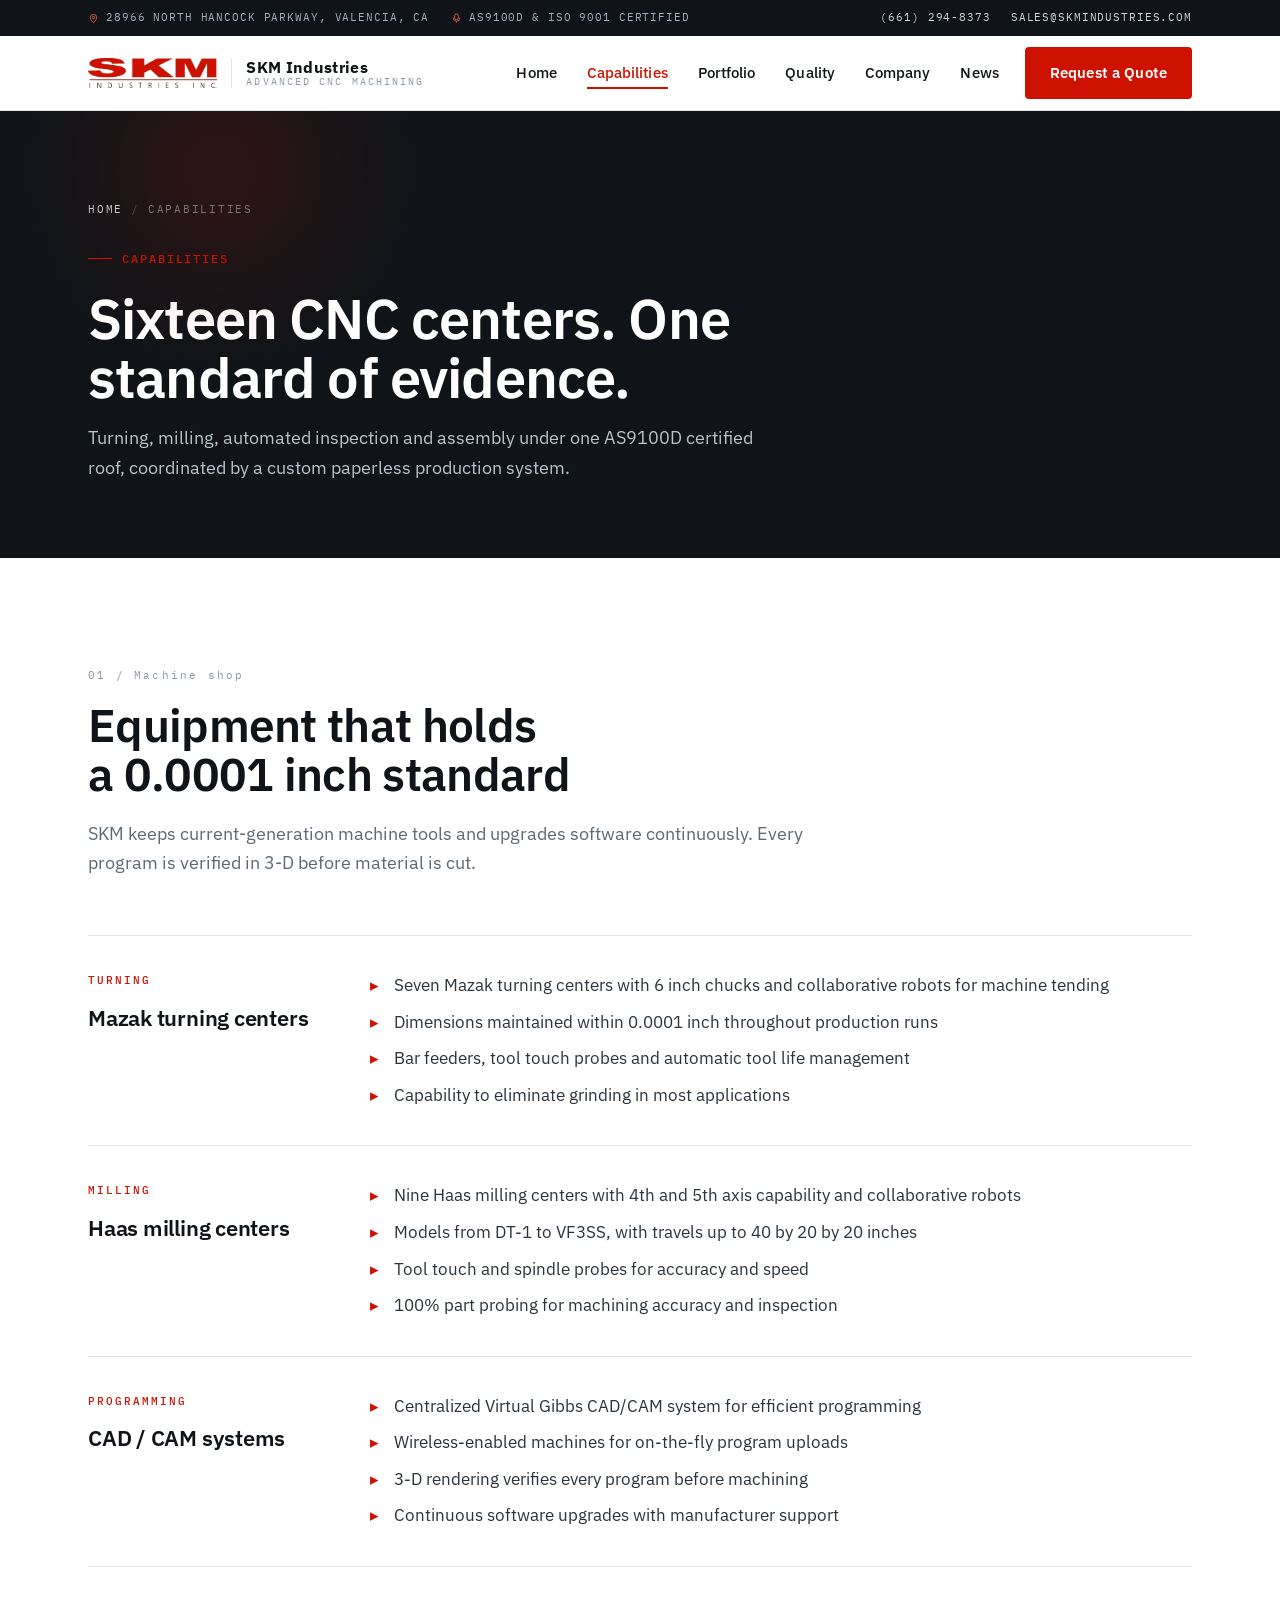
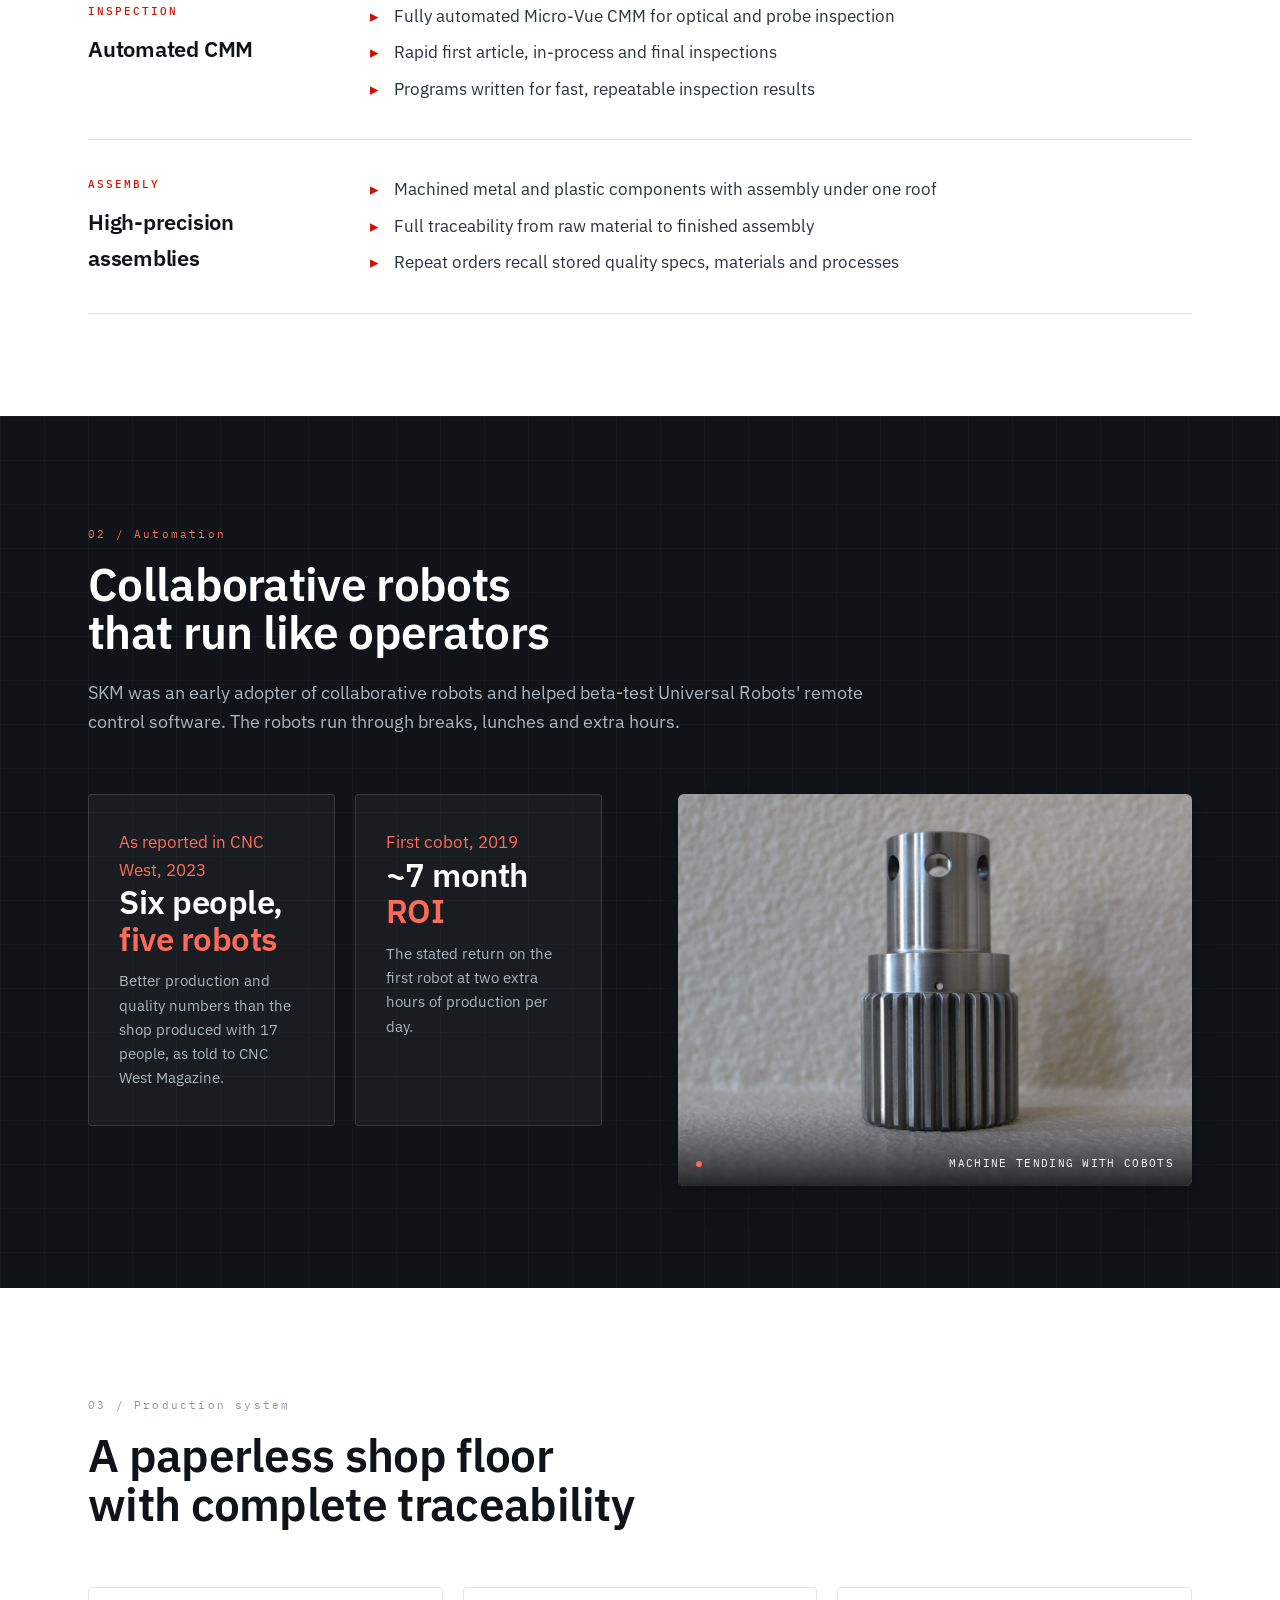
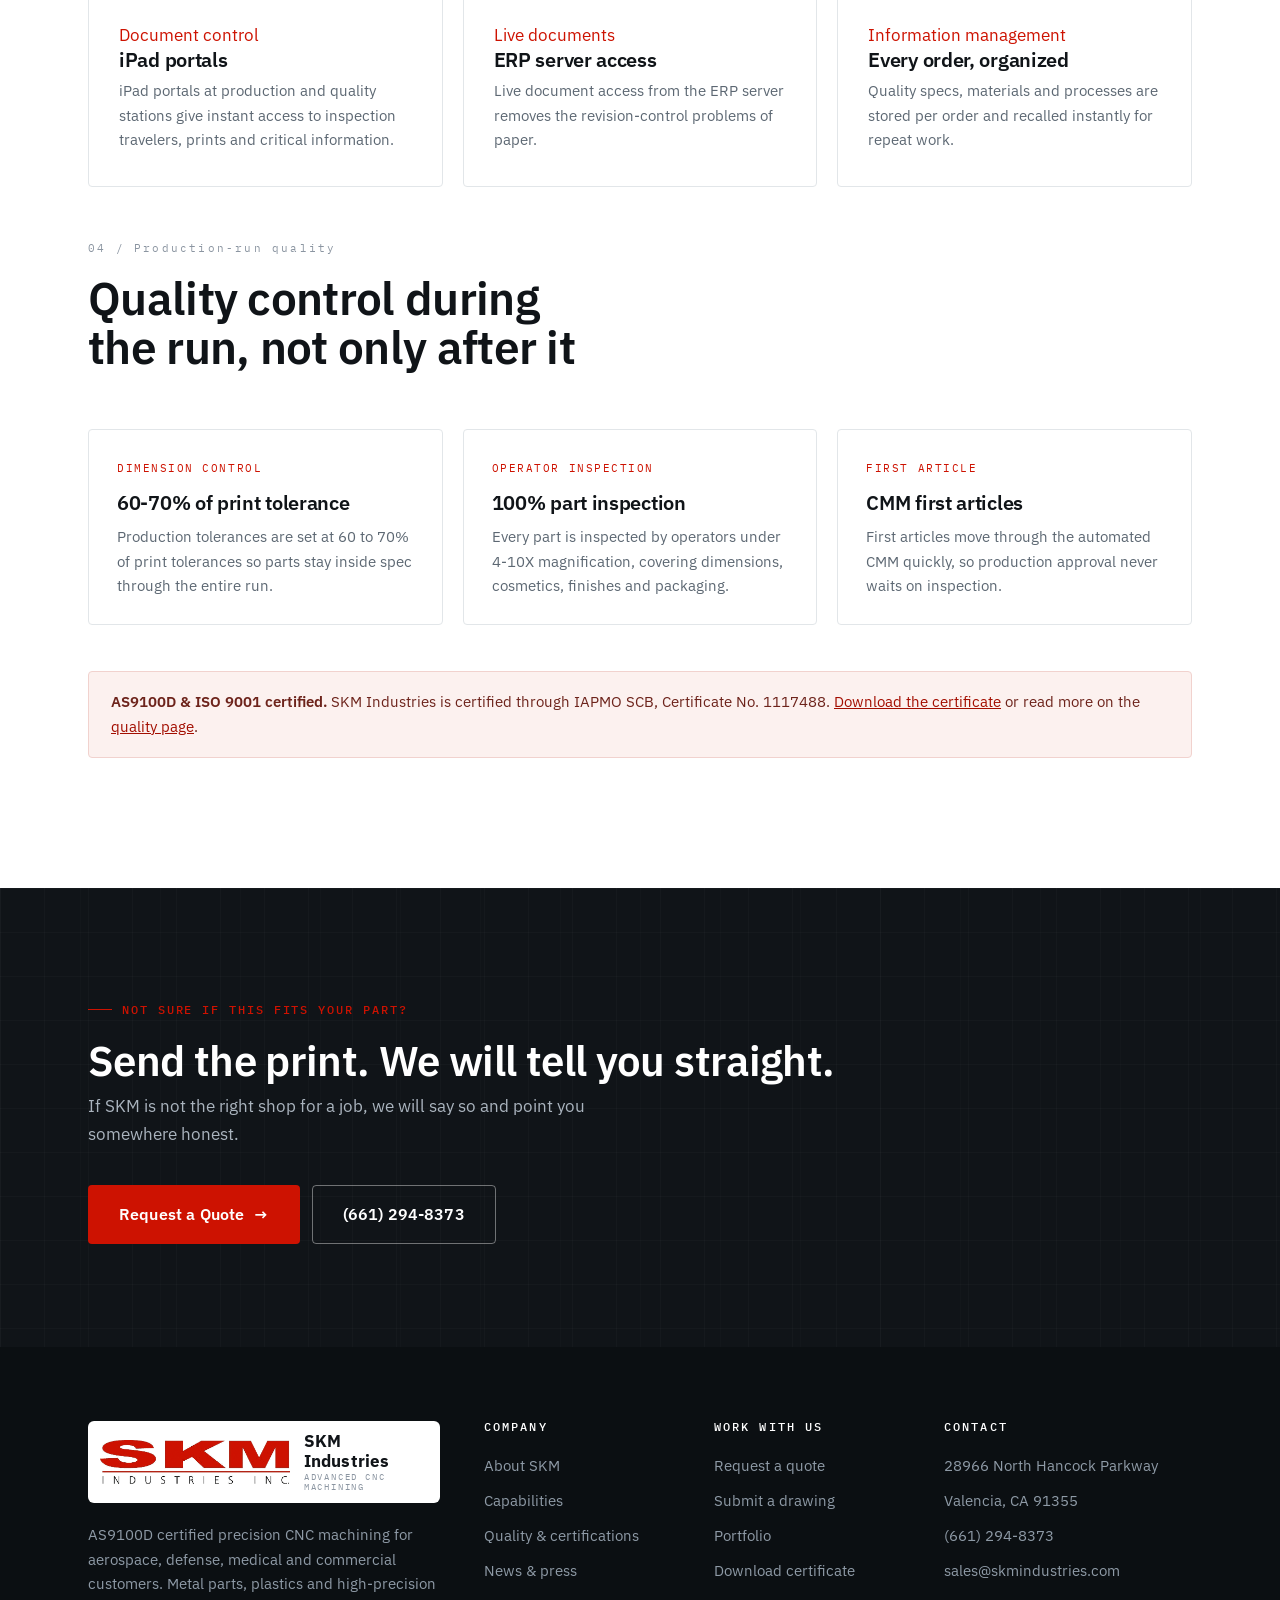
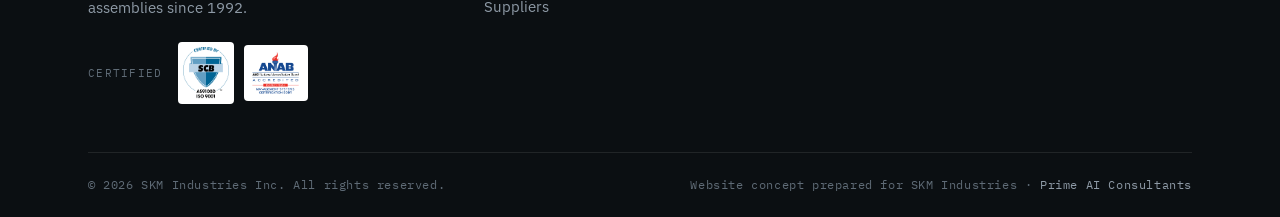
==== capabilities.html @ 79cf6948 "SKM Industries website concept" ====
<!DOCTYPE html>
<html lang="en">
<head>
<meta charset="UTF-8">
<meta name="viewport" content="width=device-width, initial-scale=1.0">
<meta name="robots" content="noindex, nofollow">
<meta name="color-scheme" content="light">
<script>document.documentElement.classList.add('js');</script>
<title>Capabilities | SKM Industries</title>
<meta name="description" content="SKM Industries capabilities: Mazak turning centers, Haas milling centers with 4th and 5th axis, automated CMM inspection, Virtual Gibbs CAD/CAM and a paperless shop floor.">
<link rel="icon" href="assets/cropped-official_logo-1-32x32.gif">
<link rel="preconnect" href="https://fonts.googleapis.com">
<link rel="preconnect" href="https://fonts.gstatic.com" crossorigin>
<link href="https://fonts.googleapis.com/css2?family=IBM+Plex+Mono:wght@400;500&family=IBM+Plex+Sans:wght@400;500;600;700&display=swap" rel="stylesheet">
<link rel="stylesheet" href="assets/style.css">
<script defer src="/_vercel/insights/script.js"></script>
</head>
<body>
<header class="site-header">
  <div class="topbar">
    <div class="container">
      <div class="tb-l">
        <span><svg viewBox="0 0 24 24"><path d="M12 21s-7-5.5-7-11a7 7 0 0 1 14 0c0 5.5-7 11-7 11z"/><circle cx="12" cy="10" r="2.6"/></svg>28966 North Hancock Parkway, Valencia, CA</span>
        <span><svg viewBox="0 0 24 24"><path d="M12 2a4 4 0 0 1 4 4v5a4 4 0 0 1-8 0V6a4 4 0 0 1 4-4z"/><path d="M5 10v1a7 7 0 0 0 14 0v-1"/><path d="M12 18v3"/></svg>AS9100D &amp; ISO 9001 Certified</span>
      </div>
      <div class="tb-r">
        <a href="tel:+16612948373">(661) 294-8373</a>
        <a href="mailto:sales@skmindustries.com">sales@skmindustries.com</a>
      </div>
    </div>
  </div>
  <div class="navbar">
    <div class="container inner">
      <a class="brand" href="index.html" aria-label="SKM Industries home">
        <img src="assets/official_logo-1.gif" alt="SKM Industries logo">
        <span class="rule"></span>
        <span class="word">
          <b>SKM Industries</b>
          <i>Advanced CNC Machining</i>
        </span>
      </a>
      <button class="nav-toggle" aria-label="Toggle menu" aria-expanded="false"><span></span></button>
      <nav class="main-nav" aria-label="Primary">
        <ul>
          <li><a class="nav-link" href="index.html">Home</a></li>
          <li><a class="nav-link" href="capabilities.html" aria-current="page">Capabilities</a></li>
          <li><a class="nav-link" href="portfolio.html">Portfolio</a></li>
          <li><a class="nav-link" href="quality.html">Quality</a></li>
          <li><a class="nav-link" href="company.html">Company</a></li>
          <li><a class="nav-link" href="news.html">News</a></li>
          <li><a class="btn btn--red nav-cta" href="contact.html">Request a Quote</a></li>
        </ul>
      </nav>
    </div>
  </div>
</header>

<main>
  <section class="page-hero tick-bg">
    <div class="container">
      <div class="crumbs"><a href="index.html">Home</a><span class="sep">/</span><span>Capabilities</span></div>
      <span class="kicker">Capabilities</span>
      <h1>Sixteen CNC centers. One standard of evidence.</h1>
      <p>Turning, milling, automated inspection and assembly under one AS9100D certified roof, coordinated by a custom paperless production system.</p>
    </div>
  </section>

  <section class="section">
    <div class="container">
      <div class="section-head" data-reveal>
        <span class="idx">01 / Machine shop</span>
        <h2>Equipment that holds a 0.0001 inch standard</h2>
        <p class="lead">SKM keeps current-generation machine tools and upgrades software continuously. Every program is verified in 3-D before material is cut.</p>
      </div>

      <div class="equip">
        <div class="equip-row" data-reveal>
          <div class="name"><small>Turning</small>Mazak turning centers</div>
          <ul>
            <li>Seven Mazak turning centers with 6 inch chucks and collaborative robots for machine tending</li>
            <li>Dimensions maintained within 0.0001 inch throughout production runs</li>
            <li>Bar feeders, tool touch probes and automatic tool life management</li>
            <li>Capability to eliminate grinding in most applications</li>
          </ul>
        </div>
        <div class="equip-row" data-reveal>
          <div class="name"><small>Milling</small>Haas milling centers</div>
          <ul>
            <li>Nine Haas milling centers with 4th and 5th axis capability and collaborative robots</li>
            <li>Models from DT-1 to VF3SS, with travels up to 40 by 20 by 20 inches</li>
            <li>Tool touch and spindle probes for accuracy and speed</li>
            <li>100% part probing for machining accuracy and inspection</li>
          </ul>
        </div>
        <div class="equip-row" data-reveal>
          <div class="name"><small>Programming</small>CAD / CAM systems</div>
          <ul>
            <li>Centralized Virtual Gibbs CAD/CAM system for efficient programming</li>
            <li>Wireless-enabled machines for on-the-fly program uploads</li>
            <li>3-D rendering verifies every program before machining</li>
            <li>Continuous software upgrades with manufacturer support</li>
          </ul>
        </div>
        <div class="equip-row" data-reveal>
          <div class="name"><small>Inspection</small>Automated CMM</div>
          <ul>
            <li>Fully automated Micro-Vue CMM for optical and probe inspection</li>
            <li>Rapid first article, in-process and final inspections</li>
            <li>Programs written for fast, repeatable inspection results</li>
          </ul>
        </div>
        <div class="equip-row" data-reveal>
          <div class="name"><small>Assembly</small>High-precision assemblies</div>
          <ul>
            <li>Machined metal and plastic components with assembly under one roof</li>
            <li>Full traceability from raw material to finished assembly</li>
            <li>Repeat orders recall stored quality specs, materials and processes</li>
          </ul>
        </div>
      </div>
    </div>
  </section>

  <section class="section section--dark tick-bg">
    <div class="container">
      <div class="section-head" data-reveal>
        <span class="idx" style="color:#ff6a58;">02 / Automation</span>
        <h2>Collaborative robots that run like operators</h2>
        <p class="lead">SKM was an early adopter of collaborative robots and helped beta-test Universal Robots' remote control software. The robots run through breaks, lunches and extra hours.</p>
      </div>
      <div class="split split--start">
        <div class="panels">
          <div class="panel" data-reveal>
            <span class="k">As reported in CNC West, 2023</span>
            <div class="big">Six people, <em>five robots</em></div>
            <p>Better production and quality numbers than the shop produced with 17 people, as told to CNC West Magazine.</p>
          </div>
          <div class="panel" data-reveal data-delay="1">
            <span class="k">First cobot, 2019</span>
            <div class="big">~7 month <em>ROI</em></div>
            <p>The stated return on the first robot at two extra hours of production per day.</p>
          </div>
        </div>
        <div class="figure" data-reveal="right">
          <img src="assets/machinetools5.jpg" alt="Collaborative robot tending a CNC machine at SKM">
          <div class="cap"><span class="dot"></span><span>Machine tending with cobots</span></div>
        </div>
      </div>
    </div>
  </section>

  <section class="section">
    <div class="container">
      <div class="section-head" data-reveal>
        <span class="idx">03 / Production system</span>
        <h2>A paperless shop floor with complete traceability</h2>
      </div>
      <div class="panels" style="grid-template-columns:repeat(3,1fr);">
        <div class="panel on-light" data-reveal data-delay="1">
          <span class="k">Document control</span>
          <h3>iPad portals</h3>
          <p>iPad portals at production and quality stations give instant access to inspection travelers, prints and critical information.</p>
        </div>
        <div class="panel on-light" data-reveal data-delay="2">
          <span class="k">Live documents</span>
          <h3>ERP server access</h3>
          <p>Live document access from the ERP server removes the revision-control problems of paper.</p>
        </div>
        <div class="panel on-light" data-reveal data-delay="3">
          <span class="k">Information management</span>
          <h3>Every order, organized</h3>
          <p>Quality specs, materials and processes are stored per order and recalled instantly for repeat work.</p>
        </div>
      </div>

      <div class="section-head mt-3" data-reveal>
        <span class="idx">04 / Production-run quality</span>
        <h2>Quality control during the run, not only after it</h2>
      </div>
      <div class="cards">
        <article class="card" data-reveal data-delay="1">
          <span class="k">Dimension control</span>
          <h3>60-70% of print tolerance</h3>
          <p>Production tolerances are set at 60 to 70% of print tolerances so parts stay inside spec through the entire run.</p>
        </article>
        <article class="card" data-reveal data-delay="2">
          <span class="k">Operator inspection</span>
          <h3>100% part inspection</h3>
          <p>Every part is inspected by operators under 4-10X magnification, covering dimensions, cosmetics, finishes and packaging.</p>
        </article>
        <article class="card" data-reveal data-delay="3">
          <span class="k">First article</span>
          <h3>CMM first articles</h3>
          <p>First articles move through the automated CMM quickly, so production approval never waits on inspection.</p>
        </article>
      </div>

      <div class="note mt-3" data-reveal>
        <div>
          <strong>AS9100D &amp; ISO 9001 certified.</strong> SKM Industries is certified through IAPMO SCB, Certificate No. 1117488. <a href="assets/AS9100-certificate.pdf" target="_blank" rel="noopener">Download the certificate</a> or read more on the <a href="quality.html">quality page</a>.
        </div>
      </div>
    </div>
  </section>

  <section class="section cta tick-bg">
    <div class="gridlines"></div>
    <div class="container inner" data-reveal>
      <div>
        <span class="kicker">Not sure if this fits your part?</span>
        <h2>Send the print. We will tell you straight.</h2>
        <p>If SKM is not the right shop for a job, we will say so and point you somewhere honest.</p>
      </div>
      <div class="btn-row">
        <a class="btn btn--red btn--lg" href="contact.html">Request a Quote <span class="arr">&rarr;</span></a>
        <a class="btn btn--line-white btn--lg" href="tel:+16612948373">(661) 294-8373</a>
      </div>
    </div>
  </section>
</main>

<footer class="site-footer">
  <div class="container">
    <div class="grid">
      <div class="blurb">
        <div class="brand">
          <img src="assets/official_logo-1.gif" alt="SKM Industries logo">
          <span class="word"><b>SKM Industries</b><i>Advanced CNC Machining</i></span>
        </div>
        <p>AS9100D certified precision CNC machining for aerospace, defense, medical and commercial customers. Metal parts, plastics and high-precision assemblies since 1992.</p>
        <div class="certs">
          <span class="cap">Certified</span>
          <img class="cert-mark" src="assets/AS9100.png" alt="AS9100D and ISO 9001 certification mark">
          <img src="assets/ANAB.png" alt="ANAB accredited certification body">
        </div>
      </div>
      <div>
        <h4>Company</h4>
        <ul>
          <li><a href="company.html">About SKM</a></li>
          <li><a href="capabilities.html">Capabilities</a></li>
          <li><a href="quality.html">Quality &amp; certifications</a></li>
          <li><a href="news.html">News &amp; press</a></li>
          <li><a href="suppliers.html">Suppliers</a></li>
        </ul>
      </div>
      <div>
        <h4>Work with us</h4>
        <ul>
          <li><a href="contact.html">Request a quote</a></li>
          <li><a href="contact.html">Submit a drawing</a></li>
          <li><a href="portfolio.html">Portfolio</a></li>
          <li><a href="assets/AS9100-certificate.pdf" target="_blank" rel="noopener">Download certificate</a></li>
        </ul>
      </div>
      <div>
        <h4>Contact</h4>
        <ul>
          <li>28966 North Hancock Parkway</li>
          <li>Valencia, CA 91355</li>
          <li><a href="tel:+16612948373">(661) 294-8373</a></li>
          <li><a href="mailto:sales@skmindustries.com">sales@skmindustries.com</a></li>
        </ul>
      </div>
    </div>
    <div class="fine">
      <span>&copy; <span id="yr">2026</span> SKM Industries Inc. All rights reserved.</span>
      <span>Website concept prepared for SKM Industries &middot; <a href="https://www.primeaiconsultants.com" target="_blank" rel="noopener">Prime AI Consultants</a></span>
    </div>
  </div>
</footer>

<script src="assets/main.js"></script>
</body>
</html>
---- assets/style.css ----
/* ============================================================
   SKM Industries website redesign concept v2
   Reference direction: industrial engineering/UX patterns used
   by serious manufacturer sites (spec-sheet hierarchy, hairline
   rules, tabular data, single accent color, restrained motion).
   Type: IBM Plex Sans + IBM Plex Mono.
   Palette: SKM brand red sampled from logo, ink, steel, paper.
   ============================================================ */

:root {
  --ink: #101418;
  --ink-2: #171c21;
  --charcoal: #1d242b;
  --slate: #2a333c;
  --steel: #5d6873;
  --steel-2: #8b95a1;
  --mist: #f4f6f7;
  --line: #e2e6e9;
  --paper: #ffffff;
  --red: #cd1201;
  --red-dark: #a30e01;
  --red-soft: #fcf1ef;
  --maxw: 1200px;
  --gutter: clamp(20px, 4vw, 48px);
  --radius: 4px;
  --radius-lg: 8px;
  --shadow-1: 0 1px 2px rgba(16,20,24,.05);
  --shadow-2: 0 2px 6px rgba(16,20,24,.06), 0 18px 40px -18px rgba(16,20,24,.22);
  --font: "IBM Plex Sans", "Helvetica Neue", Arial, sans-serif;
  --mono: "IBM Plex Mono", ui-monospace, SFMono-Regular, Menlo, monospace;
  color-scheme: light;
  --ease: cubic-bezier(.22,.61,.36,1);
  --speed: .55s;
}

*, *::before, *::after { box-sizing: border-box; }
html { scroll-behavior: smooth; background-color: #ffffff; }
body {
  margin: 0;
  font-family: var(--font);
  font-size: 17px;
  line-height: 1.62;
  color: var(--ink);
  background: var(--paper);
  -webkit-font-smoothing: antialiased;
  text-rendering: optimizeLegibility;
  font-feature-settings: "kern" 1;
}
img { display: block; max-width: 100%; }
a { color: var(--red); text-decoration: none; }
a:hover { color: var(--red-dark); }
h1, h2, h3, h4 {
  font-family: var(--font);
  font-weight: 600;
  line-height: 1.06;
  letter-spacing: -0.015em;
  margin: 0 0 .45em;
  text-wrap: balance;
  font-variant-numeric: tabular-nums;
}
p { margin: 0 0 1em; }
::selection { background: var(--red); color: #fff; }

.container { max-width: var(--maxw); margin: 0 auto; padding-left: var(--gutter); padding-right: var(--gutter); }
.section { padding: clamp(64px, 8vw, 108px) 0; background: var(--paper); }
.section--mist { background: var(--mist); border-top: 1px solid var(--line); border-bottom: 1px solid var(--line); }
.section--dark { background: var(--ink); color: #e9edf0; }
.section--dark h1, .section--dark h2, .section--dark h3 { color: #fff; }

/* Technical page texture: faint grid, subtle, only behind dark/hero areas */
.tick-bg { position: relative; }
.tick-bg::before {
  content: ""; position: absolute; inset: 0; pointer-events: none; opacity: .5;
  background-image:
    linear-gradient(to right, rgba(255,255,255,.045) 1px, transparent 1px),
    linear-gradient(to bottom, rgba(255,255,255,.045) 1px, transparent 1px);
  background-size: 44px 44px;
}

/* Kicker labels */
.kicker {
  font-family: var(--mono);
  font-size: 12px;
  font-weight: 500;
  letter-spacing: .16em;
  text-transform: uppercase;
  color: var(--red);
  display: inline-flex;
  align-items: center;
  gap: 10px;
  margin-bottom: 20px;
}
.kicker::before { content: ""; width: 24px; height: 1px; background: currentColor; display: inline-block; }
.section--dark .kicker, .on-dark .kicker { color: #ff6a58; }
.section-head { max-width: 780px; margin-bottom: clamp(34px, 5vw, 58px); }
.section-head h2 { font-size: clamp(30px, 4vw, 46px); }
.section-head .lead { color: var(--steel); font-size: 18px; margin-bottom: 0; }
.section--dark .section-head .lead { color: #aab4be; }
.section-head .idx, .idx { font-family: var(--mono); font-size: 11px; letter-spacing: .2em; color: var(--steel-2); display: inline-block; margin-bottom: 16px; }
.section--dark .idx, .on-dark .idx { color: #6f7d89; }

/* Buttons */
.btn {
  display: inline-flex; align-items: center; justify-content: center; gap: 10px;
  font-family: var(--font); font-weight: 600; font-size: 15px; letter-spacing: .01em;
  padding: 13px 24px; border-radius: var(--radius); cursor: pointer;
  border: 1px solid transparent; position: relative; overflow: hidden;
  transition: background .18s ease, color .18s ease, border-color .18s ease, transform .18s ease;
}
.btn .arr { display: inline-block; transition: transform .2s var(--ease); }
.btn:hover .arr { transform: translateX(4px); }
.btn--red { background: var(--red); color: #fff; }
.btn--red:hover { background: var(--red-dark); color: #fff; transform: translateY(-1px); }
.btn--ink { background: var(--ink); color: #fff; }
.btn--ink:hover { background: #000; color: #fff; transform: translateY(-1px); }
.btn--ghost { border-color: #cfd6db; background: transparent; color: var(--ink); }
.btn--ghost:hover { border-color: var(--ink); color: var(--ink); }
.btn--line-white { border-color: rgba(255,255,255,.4); color: #fff; background: transparent; }
.btn--line-white:hover { border-color: #fff; color: #fff; }
.btn--white { background: #fff; color: var(--ink); }
.btn--white:hover { background: #eef1f3; }
.btn--lg { padding: 16px 30px; font-size: 16px; }
.btn-row { display: flex; flex-wrap: wrap; gap: 12px; }

/* ============ Focus & states (WCAG 2.2 AA) ============ */
:focus-visible {
  outline: 3px solid var(--red);
  outline-offset: 2px;
  border-radius: 2px;
}
.nav-toggle, .main-nav a, .btn, a.nav-link, .filters button, .g-item { outline-offset: 2px; }

/* ============ Header v2 ============ */
.site-header { position: sticky; top: 0; z-index: 80; }
.topbar {
  background: var(--ink); color: #9fb0be; font-family: var(--mono);
  font-size: 11px; letter-spacing: .08em; text-transform: uppercase;
  transition: max-height .35s ease, opacity .3s ease, margin .35s ease;
  max-height: 44px; opacity: 1; overflow: hidden;
}
.topbar .container { display: flex; align-items: center; justify-content: space-between; gap: 18px; min-height: 36px; }
.topbar .tb-l { display: flex; gap: 22px; align-items: center; }
.topbar .tb-l span { display: inline-flex; align-items: center; gap: 7px; }
.topbar .tb-l svg, .topbar .tb-r svg { width: 11px; height: 11px; stroke: #ff6a58; fill: none; stroke-width: 1.6; }
.topbar a { color: #cdd5dd; }
.topbar a:hover { color: #fff; }
.topbar .tb-r { display: flex; gap: 20px; align-items: center; }
.navbar {
  background: #ffffff;
  border-bottom: 1px solid var(--line);
  transition: box-shadow .25s ease;
}
.site-header.is-scrolled .topbar { max-height: 0; opacity: 0; margin: 0; }
.site-header.is-scrolled .navbar { box-shadow: 0 6px 24px -18px rgba(16,20,24,.35); }
.navbar .inner { display: flex; align-items: center; justify-content: space-between; gap: 24px; min-height: 74px; }
.brand { display: flex; align-items: center; gap: 14px; line-height: 1.15; }
.brand img { height: 30px; width: auto; }
.brand .word { display: flex; flex-direction: column; }
.brand .word b { font-weight: 700; letter-spacing: .02em; font-size: 16px; color: var(--ink); font-variant-numeric: tabular-nums; }
.brand .word i { font-style: normal; font-family: var(--mono); font-size: 9.5px; letter-spacing: .22em; text-transform: uppercase; color: var(--steel-2); }
.brand .rule { width: 1px; height: 30px; background: var(--line); }

.main-nav ul { list-style: none; display: flex; align-items: center; gap: 2px; margin: 0; padding: 0; }
.main-nav li { position: relative; }
.main-nav a.nav-link {
  display: block; padding: 10px 14px; font-weight: 500; font-size: 15px;
  color: var(--ink); position: relative; letter-spacing: .005em;
}
.main-nav a.nav-link::after {
  content: ""; position: absolute; left: 14px; right: 14px; bottom: 6px; height: 2px;
  background: var(--red); transform: scaleX(0); transform-origin: left;
  transition: transform .25s var(--ease);
}
.main-nav a.nav-link:hover { color: var(--red); }
.main-nav a.nav-link:hover::after { transform: scaleX(1); }
.main-nav a.nav-link[aria-current="page"] { color: var(--red); }
.main-nav a.nav-link[aria-current="page"]::after { transform: scaleX(1); }
.main-nav .nav-cta { margin-left: 10px; }
.nav-toggle {
  display: none; background: none; border: 1px solid var(--line); border-radius: var(--radius);
  width: 46px; height: 42px; cursor: pointer; position: relative;
}
.nav-toggle span, .nav-toggle span::before, .nav-toggle span::after {
  content: ""; position: absolute; width: 20px; height: 2px; background: var(--ink);
  left: 12px; top: 20px; transition: .22s ease;
}
.nav-toggle span::before { top: -6px; }
.nav-toggle span::after { top: 6px; }
.nav-toggle[aria-expanded="true"] span { background: transparent; }
.nav-toggle[aria-expanded="true"] span::before { transform: rotate(45deg); top: 0; }
.nav-toggle[aria-expanded="true"] span::after { transform: rotate(-45deg); top: 0; }

/* ============ Hero (split, spec-sheet feel) ============ */
.hero { background: var(--ink); color: #fff; overflow: hidden; position: relative; }
.hero .grid-hero {
  display: grid; grid-template-columns: minmax(0,1.15fr) minmax(0,.85fr);
  gap: clamp(32px,5vw,72px); align-items: stretch;
  padding: clamp(70px,9vw,120px) 0 clamp(60px,8vw,100px);
}
.hero .copy { align-self: center; position: relative; z-index: 2; }
.hero h1 { font-size: clamp(38px, 5.6vw, 66px); font-weight: 600; letter-spacing: -.02em; margin-bottom: 24px; }
.hero h1 .red { color: #ff6a58; }
.hero .lede { font-size: clamp(17px, 1.9vw, 20px); color: #b9c3cd; max-width: 560px; margin-bottom: 32px; }
.hero .spec { font-family: var(--mono); font-size: 12.5px; letter-spacing: .12em; text-transform: uppercase; color: #8fa0ae; }
.hero .panel {
  position: relative; border: 1px solid rgba(255,255,255,.14); border-radius: 6px;
  background: rgba(255,255,255,.035); overflow: hidden; min-height: 430px;
}
.hero .panel img { position: absolute; inset: 0; width: 100%; height: 100%; object-fit: cover; opacity: .5; animation: heroZoom 16s ease-out forwards; }
@keyframes heroZoom { from { transform: scale(1.12); } to { transform: scale(1); } }
.hero .panel .plaq {
  position: absolute; left: 14px; right: 14px; bottom: 14px;
  display: flex; justify-content: space-between; align-items: center; gap: 12px;
  background: rgba(13,16,20,.86); border: 1px solid rgba(255,255,255,.16);
  border-radius: 5px; padding: 12px 16px; font-family: var(--mono); font-size: 11px;
  letter-spacing: .1em; text-transform: uppercase; color: #dfe6eb;
}
.hero .plaq b { color: #ff6a58; font-weight: 500; }
.hero .hero-meta {
  margin-top: 34px; display: grid; grid-template-columns: repeat(3, auto); gap: 0;
  border-top: 1px solid rgba(255,255,255,.14); width: fit-content;
}
.hero .hero-meta > div { padding: 16px 22px 0 0; margin-right: 22px; }
.hero .hero-meta > div + div { border-left: 1px solid rgba(255,255,255,.14); padding-left: 22px; margin-right: 22px; }
.hero .hero-meta .v { display: block; font-family: var(--font); font-weight: 600; font-size: 22px; color: #fff; font-variant-numeric: tabular-nums; }
.hero .hero-meta .l { font-family: var(--mono); font-size: 10px; letter-spacing: .14em; text-transform: uppercase; color: #8fa0ae; }

/* Stats band: technical, tabular */
.statband { background: var(--paper); border-bottom: 1px solid var(--line); }
.statband .grid { display: grid; grid-template-columns: repeat(4, 1fr); }
.statcell { padding: 34px 26px 36px; border-right: 1px solid var(--line); position: relative; }
.statcell:first-child { border-left: 1px solid var(--line); }
.statcell .n { font-family: var(--font); font-weight: 600; font-size: clamp(32px,3.4vw,44px); letter-spacing: -.02em; line-height: 1; color: var(--ink); font-variant-numeric: tabular-nums; }
.statcell .n .u { color: var(--red); font-size: .6em; font-weight: 600; vertical-align: super; }
.statcell .t { font-family: var(--mono); font-size: 11px; letter-spacing: .1em; text-transform: uppercase; color: var(--steel); margin-top: 12px; line-height: 1.7; display: block; }

/* Certification strip (home) */
.certstrip { border-bottom: 1px solid var(--line); background: var(--paper); }
.certstrip .inner { display: grid; grid-template-columns: 1.2fr auto; gap: 28px; align-items: center; padding: 30px 0; }
.certstrip .left { display: flex; align-items: center; gap: 18px; }
.certstrip .left .lbl { font-family: var(--mono); font-size: 11.5px; letter-spacing: .14em; text-transform: uppercase; color: var(--steel); line-height: 1.7; }
.certstrip .left .lbl b { color: var(--ink); font-weight: 600; font-family: var(--font); font-size: 15px; letter-spacing: 0; text-transform: none; display: block; margin-bottom: 2px; }
.certstrip .left .lbl a { color: var(--red); }
.certstrip .marks { display: flex; gap: 12px; align-items: center; }
.certstrip .marks .mark { height: 62px; width: auto; filter: none; }
.certstrip .marks .rule { width: 1px; height: 44px; background: var(--line); }
@media (max-width: 860px) {
  .certstrip .inner { grid-template-columns: 1fr; }
}

/* Split feature */
.split { display: grid; grid-template-columns: minmax(0,1fr) minmax(0,1fr); gap: clamp(34px,6vw,84px); align-items: center; }
.split--start { align-items: start; }
.split .figure { position: relative; border-radius: 6px; overflow: hidden; box-shadow: var(--shadow-2); }
.split .figure img { width: 100%; object-fit: cover; aspect-ratio: 4/3.05; }
.split .figure .cap {
  position: absolute; left: 0; right: 0; bottom: 0; padding: 44px 18px 13px;
  background: linear-gradient(transparent, rgba(10,13,16,.82));
  font-family: var(--mono); font-size: 11px; letter-spacing: .12em; text-transform: uppercase;
  color: #fff; display: flex; justify-content: space-between; gap: 10px; align-items: center;
}
.split .figure .cap .dot { width: 6px; height: 6px; border-radius: 50%; background: #ff6a58; flex: none; }
.split h2 { font-size: clamp(28px, 3.5vw, 42px); }
.split p.lead { font-size: 18px; color: var(--slate); }
.split ul.check { list-style: none; margin: 22px 0 0; padding: 0; }
.split ul.check li { padding-left: 30px; position: relative; margin-bottom: 12px; color: var(--slate); }
.split ul.check li::before { content: ""; position: absolute; left: 0; top: 3px; width: 16px; height: 16px; border: 1px solid var(--red); border-radius: 50%; }
.split ul.check li::after { content: ""; position: absolute; left: 5px; top: 7px; width: 5px; height: 8px; border: solid var(--red); border-width: 0 2px 2px 0; transform: rotate(45deg); }
.split .foot { font-family: var(--mono); font-size: 13px; color: var(--steel); border-top: 1px solid var(--line); padding-top: 16px; margin-top: 24px; }

/* Cards */
.cards { display: grid; grid-template-columns: repeat(3, 1fr); gap: 20px; }
.card {
  border: 1px solid var(--line); background: var(--paper); border-radius: var(--radius);
  padding: 30px 28px 26px; position: relative; overflow: hidden;
  transition: transform .25s var(--ease), box-shadow .25s var(--ease), border-color .25s ease;
}
.card::before { content: ""; position: absolute; left: 0; top: 0; width: 3px; height: 100%; background: var(--red); transform: scaleY(0); transform-origin: top; transition: transform .3s var(--ease); }
.card:hover { transform: translateY(-4px); box-shadow: var(--shadow-2); border-color: #d4dade; }
.card:hover::before { transform: scaleY(1); }
.card .k { font-family: var(--mono); font-size: 11px; letter-spacing: .14em; text-transform: uppercase; color: var(--red); margin-bottom: 14px; display: block; }
.card h3 { font-size: 20px; margin-bottom: 12px; }
.card p { color: var(--steel); font-size: 15px; margin-bottom: 0; }
.card ul.specs { list-style: none; padding: 16px 0 0; margin: 16px 0 0; border-top: 1px dashed #d7dde2; }
.card ul.specs li { font-family: var(--mono); font-size: 12.5px; color: var(--slate); padding: 5px 0; display: flex; gap: 9px; line-height: 1.5; }
.card ul.specs li::before { content: "▸"; color: var(--red); flex: none; }

/* Panel (dark cards) */
.panels { display: grid; grid-template-columns: 1fr 1fr; gap: 20px; }
.panel { border: 1px solid rgba(255,255,255,.13); border-radius: var(--radius); padding: 34px 30px; background: rgba(255,255,255,.04); }
.panel .big { font-family: var(--font); font-weight: 600; font-size: clamp(26px,2.6vw,36px); color: #fff; line-height: 1.1; letter-spacing: -.015em; display: block; margin-bottom: 12px; font-variant-numeric: tabular-nums; }
.panel .big em { font-style: normal; color: #ff6a58; }
.panel p { color: #aab4be; font-size: 15px; margin: 0; }
.panel .k { color: #ff6a58; }
.panel.on-light { border-color: var(--line); background: var(--paper); }
.panel.on-light h3 { color: var(--ink); }
.panel.on-light p { color: var(--steel); }
.panel.on-light .k { color: var(--red); }
.panel.on-light .big { color: var(--ink); }
.panel.on-light .big em { color: var(--red); }

/* Industries tiles */
.tiles { display: grid; grid-template-columns: repeat(4, 1fr); gap: 14px; }
.tile { position: relative; border-radius: var(--radius); overflow: hidden; aspect-ratio: 4/3; background: #e9edf0; display: block; }
.tile img { width: 100%; height: 100%; object-fit: cover; transition: transform .6s var(--ease), opacity .4s ease; opacity: .85; }
.tile:hover img { transform: scale(1.06); opacity: 1; }
.tile .shade { position: absolute; inset: 0; background: linear-gradient(190deg, transparent 38%, rgba(9,12,15,.9)); opacity: .95; transition: opacity .3s ease; }
.tile .t { position: absolute; left: 16px; bottom: 13px; right: 16px; color: #fff; font-weight: 600; font-size: 17px; letter-spacing: .01em; display: flex; justify-content: space-between; align-items: center; gap: 8px; }
.tile .t .n { font-family: var(--mono); font-weight: 400; font-size: 11px; color: #ff6a58; letter-spacing: .08em; }
.tile::after { content: ""; position: absolute; inset: 0; border: 1px solid rgba(255,255,255,0); transition: border-color .3s ease; border-radius: var(--radius); }
.tile:hover::after { border-color: rgba(255,255,255,.5); }
.tile--cta { background: var(--ink); display: flex; align-items: center; justify-content: center; aspect-ratio: auto; }
.tile--cta::before { content: ""; position: absolute; inset: 0; background:
  linear-gradient(135deg, rgba(205,18,1,.22), transparent 55%),
  repeating-linear-gradient(to right, rgba(255,255,255,.05) 0 1px, transparent 1px 44px),
  repeating-linear-gradient(to bottom, rgba(255,255,255,.05) 0 1px, transparent 1px 44px);
}
.tile--cta .t { position: relative; }
.tile--cta:hover::before { background:
  linear-gradient(135deg, rgba(205,18,1,.4), transparent 60%),
  repeating-linear-gradient(to right, rgba(255,255,255,.05) 0 1px, transparent 1px 44px),
  repeating-linear-gradient(to bottom, rgba(255,255,255,.05) 0 1px, transparent 1px 44px); }
.tile--cta .t { color: #fff; font-size: 18px; flex-direction: column; align-items: flex-start; gap: 10px; }
.tile--cta .n { font-size: 20px; }

/* Marquee (logo band) */
.marquee { overflow: hidden; border-bottom: 1px solid var(--line); background: var(--paper); position: relative; }
.marquee .track { display: flex; width: max-content; animation: marquee 34s linear infinite; }
.marquee:hover .track { animation-play-state: paused; }
.marquee .cell { display: flex; align-items: center; justify-content: center; padding: 26px 42px; min-width: 220px; opacity: .55; filter: grayscale(1); transition: opacity .3s ease, filter .3s ease; }
.marquee .cell:hover { opacity: 1; filter: none; }
.marquee .cell img { max-height: 46px; width: auto; }
.marquee .cell span { font-family: var(--mono); font-size: 13px; letter-spacing: .14em; text-transform: uppercase; color: var(--slate); white-space: nowrap; }
@keyframes marquee { from { transform: translateX(0); } to { transform: translateX(-50%); } }

/* Quotes */
.quotes { display: grid; grid-template-columns: repeat(3, 1fr); gap: 20px; }
.quote { border: 1px solid var(--line); background: var(--paper); border-radius: var(--radius); padding: 30px 28px; display: flex; flex-direction: column; gap: 20px; position: relative; }
.quote::before { content: "\201C"; position: absolute; top: 8px; left: 20px; font-size: 60px; line-height: 1; color: #e8ebee; font-family: Georgia, serif; }
.quote blockquote { margin: 0; font-size: 16px; color: var(--slate); line-height: 1.72; flex: 1; position: relative; z-index: 1; }
.quote .who { border-top: 1px solid var(--line); padding-top: 16px; display: flex; justify-content: space-between; align-items: center; gap: 10px; }
.quote .who .name { font-weight: 600; font-size: 14.5px; }
.quote .who .role { font-family: var(--mono); font-size: 11px; color: var(--steel-2); letter-spacing: .06em; text-transform: uppercase; }

/* Timeline */
.timeline { list-style: none; margin: 0; padding: 0; position: relative; }
.timeline::before { content: ""; position: absolute; left: 5px; top: 10px; bottom: 10px; width: 1px; background: var(--line); }
.timeline li { position: relative; padding: 0 0 34px 44px; }
.timeline li::before { content: ""; position: absolute; left: 0; top: 7px; width: 11px; height: 11px; border-radius: 50%; background: var(--paper); border: 2px solid var(--red); }
.timeline .yr { font-family: var(--mono); font-size: 12px; letter-spacing: .14em; color: var(--red); text-transform: uppercase; display: block; margin-bottom: 7px; }
.timeline h3 { font-size: 18px; margin-bottom: 6px; }
.timeline p { color: var(--steel); font-size: 15px; margin-bottom: 0; }

/* CTA band */
.cta { position: relative; background: var(--ink); color: #fff; overflow: hidden; }
.cta .inner { display: flex; align-items: center; justify-content: space-between; gap: 36px; flex-wrap: wrap; }
.cta h2 { font-size: clamp(28px,3.4vw,42px); margin-bottom: 10px; }
.cta p { color: #aab4be; margin: 0; max-width: 560px; }
.cta .gridlines { position: absolute; inset: 0; pointer-events: none; opacity: .25;
  background-image: linear-gradient(to right, rgba(255,255,255,.05) 1px, transparent 1px); background-size: 80px 100%; }

/* Footer */
.site-footer { background: #0b0f12; color: #8e9aa6; font-size: 15px; }
.site-footer .grid { display: grid; grid-template-columns: 1.7fr .9fr .9fr 1.2fr; gap: 44px; padding: 74px 0 48px; }
.site-footer h4 { color: #fff; font-size: 12px; letter-spacing: .18em; text-transform: uppercase; font-family: var(--mono); font-weight: 500; margin-bottom: 20px; }
.site-footer ul { list-style: none; padding: 0; margin: 0; }
.site-footer ul li { margin-bottom: 11px; }
.site-footer a { color: #8e9aa6; }
.site-footer a:hover { color: #ff6a58; }
.site-footer .blurb { max-width: 360px; }
.site-footer .brand {
  display: inline-flex; align-items: center; gap: 14px; margin-bottom: 20px;
  background: #fff; padding: 10px 16px 10px 12px; border-radius: 6px;
}
.site-footer .brand img { height: 44px; width: auto; }
.site-footer .brand .word { display: flex; flex-direction: column; line-height: 1.2; }
.site-footer .brand .word b { font-family: var(--font); font-weight: 700; font-size: 17px; color: var(--ink); letter-spacing: .01em; }
.site-footer .brand .word i { font-style: normal; font-family: var(--mono); font-size: 9px; letter-spacing: .2em; text-transform: uppercase; color: var(--steel-2); }
.site-footer .certs { display: flex; gap: 10px; align-items: center; margin-top: 22px; }
.site-footer .certs .cap { font-family: var(--mono); font-size: 10.5px; letter-spacing: .12em; text-transform: uppercase; color: #5f6b76; line-height: 1.6; margin-right: 6px; }
.site-footer .certs img { height: 56px; width: auto; background: #fff; padding: 5px; border-radius: 4px; }
.site-footer .certs img.cert-mark { height: 62px; }
.site-footer .fine { border-top: 1px solid rgba(255,255,255,.09); padding: 22px 0; display: flex; justify-content: space-between; gap: 16px; flex-wrap: wrap; font-size: 12px; font-family: var(--mono); letter-spacing: .05em; color: #5f6b76; }
.site-footer .fine a { color: #8e9aa6; }
.site-footer .fine a:hover { color: #ff6a58; }

/* Interior hero */
.page-hero { background: var(--ink); color: #fff; padding: clamp(58px,7vw,92px) 0 clamp(52px,6vw,76px); position: relative; overflow: hidden; }
.page-hero::before { content: ""; position: absolute; right: -140px; top: -160px; width: 440px; height: 440px; border-radius: 50%; background: radial-gradient(circle, rgba(205,18,1,.32) 0%, transparent 62%); }
.page-hero .crumbs { font-family: var(--mono); font-size: 11px; letter-spacing: .16em; text-transform: uppercase; color: #6f7d89; margin-bottom: 22px; display: flex; gap: 8px; align-items: center; }
.page-hero .crumbs a { color: #cdd5dd; }
.page-hero .crumbs a:hover { color: #ff6a58; }
.page-hero .crumbs .sep { color: #4c5762; }
.page-hero h1 { font-size: clamp(32px,4.8vw,56px); margin-bottom: 16px; }
.page-hero p { color: #b9c3cd; max-width: 700px; font-size: 18px; margin: 0; }

/* Equip rows */
.equip { border-top: 1px solid var(--line); }
.equip-row { display: grid; grid-template-columns: 250px 1fr; gap: 32px; padding: 36px 0; border-bottom: 1px solid var(--line); align-items: start; transition: background .2s ease; }
.equip-row:hover { background: linear-gradient(90deg, var(--red-soft), transparent 60%); }
.equip-row .name { font-weight: 600; font-size: 22px; letter-spacing: -.01em; }
.equip-row .name small { display: block; font-family: var(--mono); font-size: 11px; letter-spacing: .18em; text-transform: uppercase; color: var(--red); margin-bottom: 10px; font-weight: 500; }
.equip-row ul { list-style: none; margin: 0; padding: 0; display: grid; gap: 9px; }
.equip-row ul li { padding-left: 24px; position: relative; color: var(--slate); }
.equip-row ul li::before { content: "▸"; position: absolute; left: 0; color: var(--red); }

/* Gallery */
.gallery { display: grid; grid-template-columns: repeat(3, 1fr); gap: 16px; }
.g-item { position: relative; border-radius: var(--radius); overflow: hidden; background: #e9edf0; aspect-ratio: 4/3; cursor: pointer; }
.g-item img { width: 100%; height: 100%; object-fit: cover; transition: transform .7s var(--ease); }
.g-item:hover img { transform: scale(1.07); }
.g-item figcaption { position: absolute; left: 0; right: 0; bottom: 0; padding: 40px 16px 13px; background: linear-gradient(transparent, rgba(9,12,15,.9)); color: #fff; font-family: var(--mono); font-size: 11px; letter-spacing: .12em; text-transform: uppercase; display: flex; justify-content: space-between; align-items: center; }
.g-item figcaption .n { color: #ff6a58; }
.filters { display: flex; flex-wrap: wrap; gap: 8px; margin-bottom: 34px; }
.filters button { font-family: var(--font); font-size: 13.5px; font-weight: 500; padding: 9px 18px; border-radius: 100px; border: 1px solid var(--line); background: var(--paper); color: var(--slate); cursor: pointer; transition: all .18s ease; }
.filters button:hover { border-color: var(--ink); color: var(--ink); }
.filters button.active { background: var(--ink); color: #fff; border-color: var(--ink); }

/* Cert / quality */
.cert-wrap { display: grid; grid-template-columns: 1.1fr 1fr; gap: clamp(34px,5vw,72px); align-items: start; }
.cert-card { border: 1px solid var(--line); border-radius: 6px; padding: 26px; background: var(--paper); box-shadow: var(--shadow-2); position: relative; }
.cert-card .ribbon { position: absolute; top: 0; right: 24px; background: var(--red); color: #fff; font-family: var(--mono); font-size: 10px; letter-spacing: .16em; text-transform: uppercase; padding: 7px 12px; border-radius: 0 0 4px 4px; }
.cert-card img { width: 100%; height: auto; }
.cert-card .tick { font-family: var(--mono); font-size: 11px; color: var(--steel-2); margin-top: 14px; letter-spacing: .1em; text-transform: uppercase; }

/* Forms */
.contact-grid { display: grid; grid-template-columns: 1.25fr 1fr; gap: clamp(34px,5vw,72px); align-items: start; }
.form-card { border: 1px solid var(--line); border-radius: 6px; padding: clamp(26px,3vw,42px); background: var(--paper); box-shadow: var(--shadow-2); }
.form-row { display: grid; grid-template-columns: 1fr 1fr; gap: 18px; }
.field { margin-bottom: 18px; }
.field label { display: block; font-family: var(--mono); font-size: 11px; letter-spacing: .14em; text-transform: uppercase; color: var(--steel); margin-bottom: 7px; }
.field input, .field select, .field textarea { width: 100%; border: 1px solid var(--line); border-radius: var(--radius); background: #fff; padding: 13px 14px; font-family: var(--font); font-size: 15.5px; color: var(--ink); transition: border-color .15s ease, box-shadow .15s ease; }
.field input:focus, .field select:focus, .field textarea:focus { outline: none; border-color: var(--red); box-shadow: 0 0 0 3px rgba(205,18,1,.12); }
.contact-side .block { border-bottom: 1px solid var(--line); padding: 22px 0; }
.contact-side .block:first-child { padding-top: 0; }
.contact-side h4 { font-family: var(--mono); font-size: 11px; letter-spacing: .16em; text-transform: uppercase; color: var(--steel-2); margin-bottom: 10px; font-weight: 500; }
.contact-side .big { font-weight: 600; font-size: 21px; color: var(--ink); font-variant-numeric: tabular-nums; }

/* Note */
.note { display: flex; gap: 16px; align-items: flex-start; background: var(--red-soft); border: 1px solid #f1d2ce; border-radius: var(--radius); padding: 18px 22px; margin: 28px 0; font-size: 15px; color: #6d231b; }
.note strong { font-weight: 600; }
.note a { color: var(--red-dark); text-decoration: underline; }

/* Spec table */
.spec-table { width: 100%; border-collapse: collapse; }
.spec-table th { text-align: left; font-family: var(--mono); font-size: 11px; letter-spacing: .14em; text-transform: uppercase; color: var(--steel); padding: 12px 14px; border-bottom: 2px solid var(--ink); }
.spec-table td { padding: 14px; border-bottom: 1px solid var(--line); font-size: 15px; vertical-align: top; }
.spec-table td:first-child { font-weight: 600; font-family: var(--font); }

/* ============ Motion ============ */
.js [data-reveal] { opacity: 0; transform: translateY(18px); transition: opacity .7s var(--ease), transform .7s var(--ease); }
[data-reveal].is-in, .no-js [data-reveal] { opacity: 1; transform: none; }
.js [data-reveal="left"] { transform: translateX(-26px); }
[data-reveal="left"].is-in { transform: none; }
.js [data-reveal="right"] { transform: translateX(26px); }
[data-reveal="right"].is-in { transform: none; }
.js [data-reveal="zoom"] { transform: scale(.96); }
[data-reveal="zoom"].is-in { transform: none; }
[data-delay="1"] { transition-delay: .08s; }
[data-delay="2"] { transition-delay: .16s; }
[data-delay="3"] { transition-delay: .24s; }
[data-delay="4"] { transition-delay: .32s; }

/* Lightbox */
.lightbox {
  position: fixed; inset: 0; z-index: 120; background: rgba(9,12,15,.94);
  display: flex; align-items: center; justify-content: center; padding: 5vh 4vw;
  opacity: 0; pointer-events: none; transition: opacity .25s ease;
}
.lightbox.open { opacity: 1; pointer-events: auto; }
.lightbox figure { max-width: min(1100px, 92vw); margin: 0; text-align: center; }
.lightbox img { max-width: 100%; max-height: 82vh; width: auto; margin: 0 auto; border-radius: 4px; }
.lightbox figcaption { color: #aab4be; font-family: var(--mono); font-size: 12px; letter-spacing: .12em; text-transform: uppercase; margin-top: 14px; }
.lightbox .lb-close {
  position: absolute; top: 18px; right: 22px; background: none; border: 1px solid rgba(255,255,255,.3);
  color: #fff; font-size: 26px; line-height: 1; width: 44px; height: 44px; border-radius: 50%; cursor: pointer;
}
.lightbox .lb-close:hover { background: rgba(255,255,255,.1); }

/* Utility */
.mt-1 { margin-top: 14px; } .mt-2 { margin-top: 28px; } .mt-3 { margin-top: 46px; }
.mb-0 { margin-bottom: 0; }
.maxw-720 { max-width: 720px; } .maxw-860 { max-width: 860px; margin-left: auto; margin-right: auto; }
.text-steel { color: var(--steel); }
.text-center { text-align: center; }
.center { margin-left: auto; margin-right: auto; }
.hidden { display: none !important; }
.hr { height: 1px; background: var(--line); border: 0; margin: 0; }

/* ============ Responsive ============ */
@media (max-width: 1080px) {
  .hero .grid-hero { grid-template-columns: 1fr; }
  .hero .panel { min-height: 320px; }
  .cards { grid-template-columns: repeat(2, 1fr); }
  .tiles { grid-template-columns: repeat(2, 1fr); }
  .statband .grid { grid-template-columns: repeat(2, 1fr); }
  .statcell:nth-child(odd) { border-left: 1px solid var(--line); }
  .statcell:nth-child(-n+2) { border-bottom: 1px solid var(--line); }
  .site-footer .grid { grid-template-columns: 1fr 1fr; }
  .cert-wrap, .contact-grid { grid-template-columns: 1fr; }
  .gallery { grid-template-columns: repeat(2, 1fr); }
}
@media (max-width: 860px) {
  .topbar { display: none; }
  .nav-toggle { display: block; }
  .main-nav {
    position: fixed; inset: 0; background: #fff; z-index: 70;
    display: flex; align-items: center; justify-content: center;
    opacity: 0; pointer-events: none; transition: opacity .25s ease;
  }
  .main-nav.open { opacity: 1; pointer-events: auto; }
  .main-nav ul { flex-direction: column; align-items: center; gap: 4px; }
  .main-nav a.nav-link { font-size: 26px; font-weight: 600; padding: 12px 18px; letter-spacing: -.01em; }
  .main-nav a.nav-link::after { display: none; }
  .main-nav a.nav-link:hover { color: var(--red); }
  .main-nav .nav-cta { margin: 22px 0 0; }
  .navbar .inner { min-height: 66px; }
  body.nav-lock { overflow: hidden; }
}
@media (max-width: 768px) {
  body { font-size: 16px; }
  .split { grid-template-columns: 1fr; }
  .split .figure { order: -1; }
  .cards { grid-template-columns: 1fr; }
  .quotes { grid-template-columns: 1fr; }
  .panels { grid-template-columns: 1fr; }
  .equip-row { grid-template-columns: 1fr; gap: 10px; }
  .form-row { grid-template-columns: 1fr; }
  .cta .inner { flex-direction: column; align-items: flex-start; }
  .hero .hero-meta { grid-template-columns: 1fr 1fr; }
  .gallery { grid-template-columns: 1fr; }
  .site-footer .grid { grid-template-columns: 1fr; gap: 34px; }
}
@media (max-width: 560px) {
  .tiles { grid-template-columns: 1fr 1fr; gap: 10px; }
  .statband .grid { grid-template-columns: 1fr 1fr; }
  .brand img { height: 24px; }
  .hero .hero-meta { grid-template-columns: 1fr; border: 0; }
  .hero .hero-meta > div, .hero .hero-meta > div + div { border: 0; padding: 0 0 10px; margin: 0; }
}
@media (prefers-reduced-motion: reduce) {
  *, *::before, *::after { animation-duration: .001s !important; animation-iteration-count: 1 !important; transition-duration: .001s !important; }
  [data-reveal] { opacity: 1; transform: none; }
  html { scroll-behavior: auto; }
}
@media print {
  .site-header, .site-footer, .cta, .marquee, .btn-row, .topbar { display: none !important; }
}
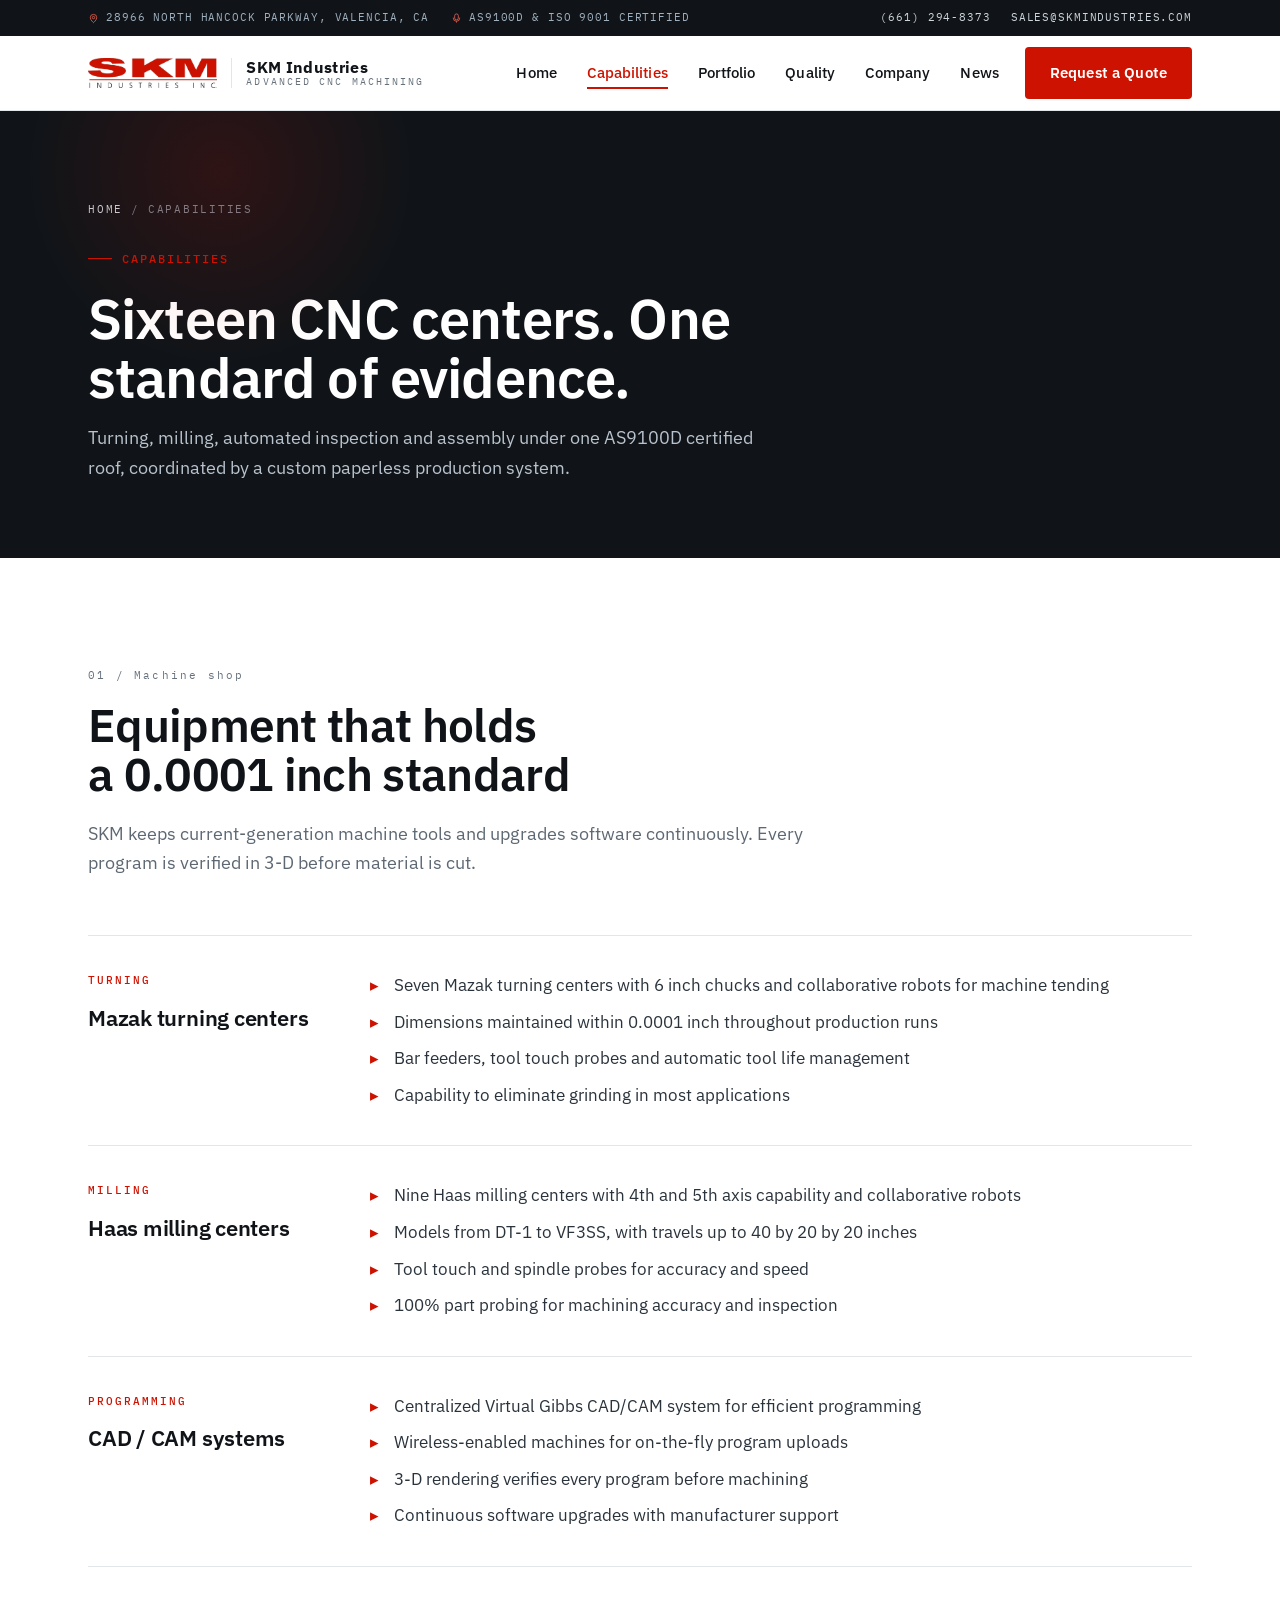
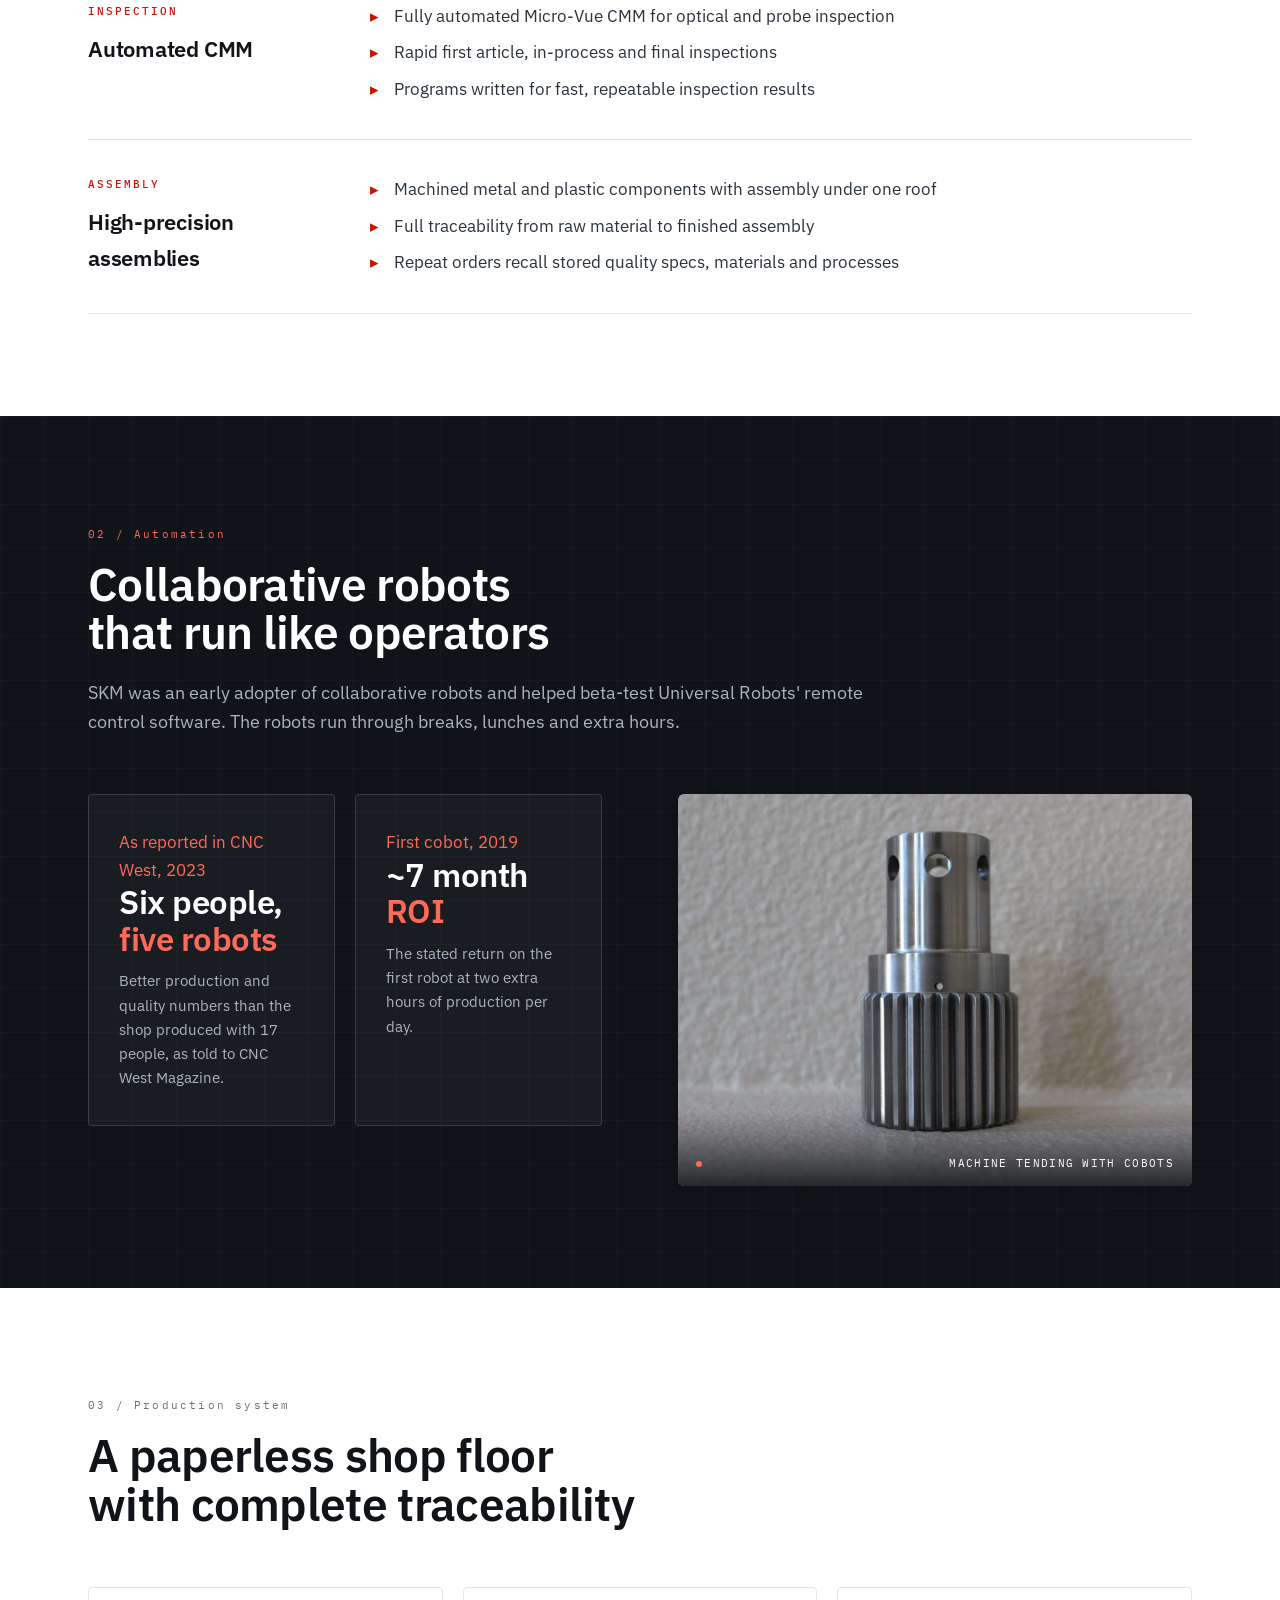
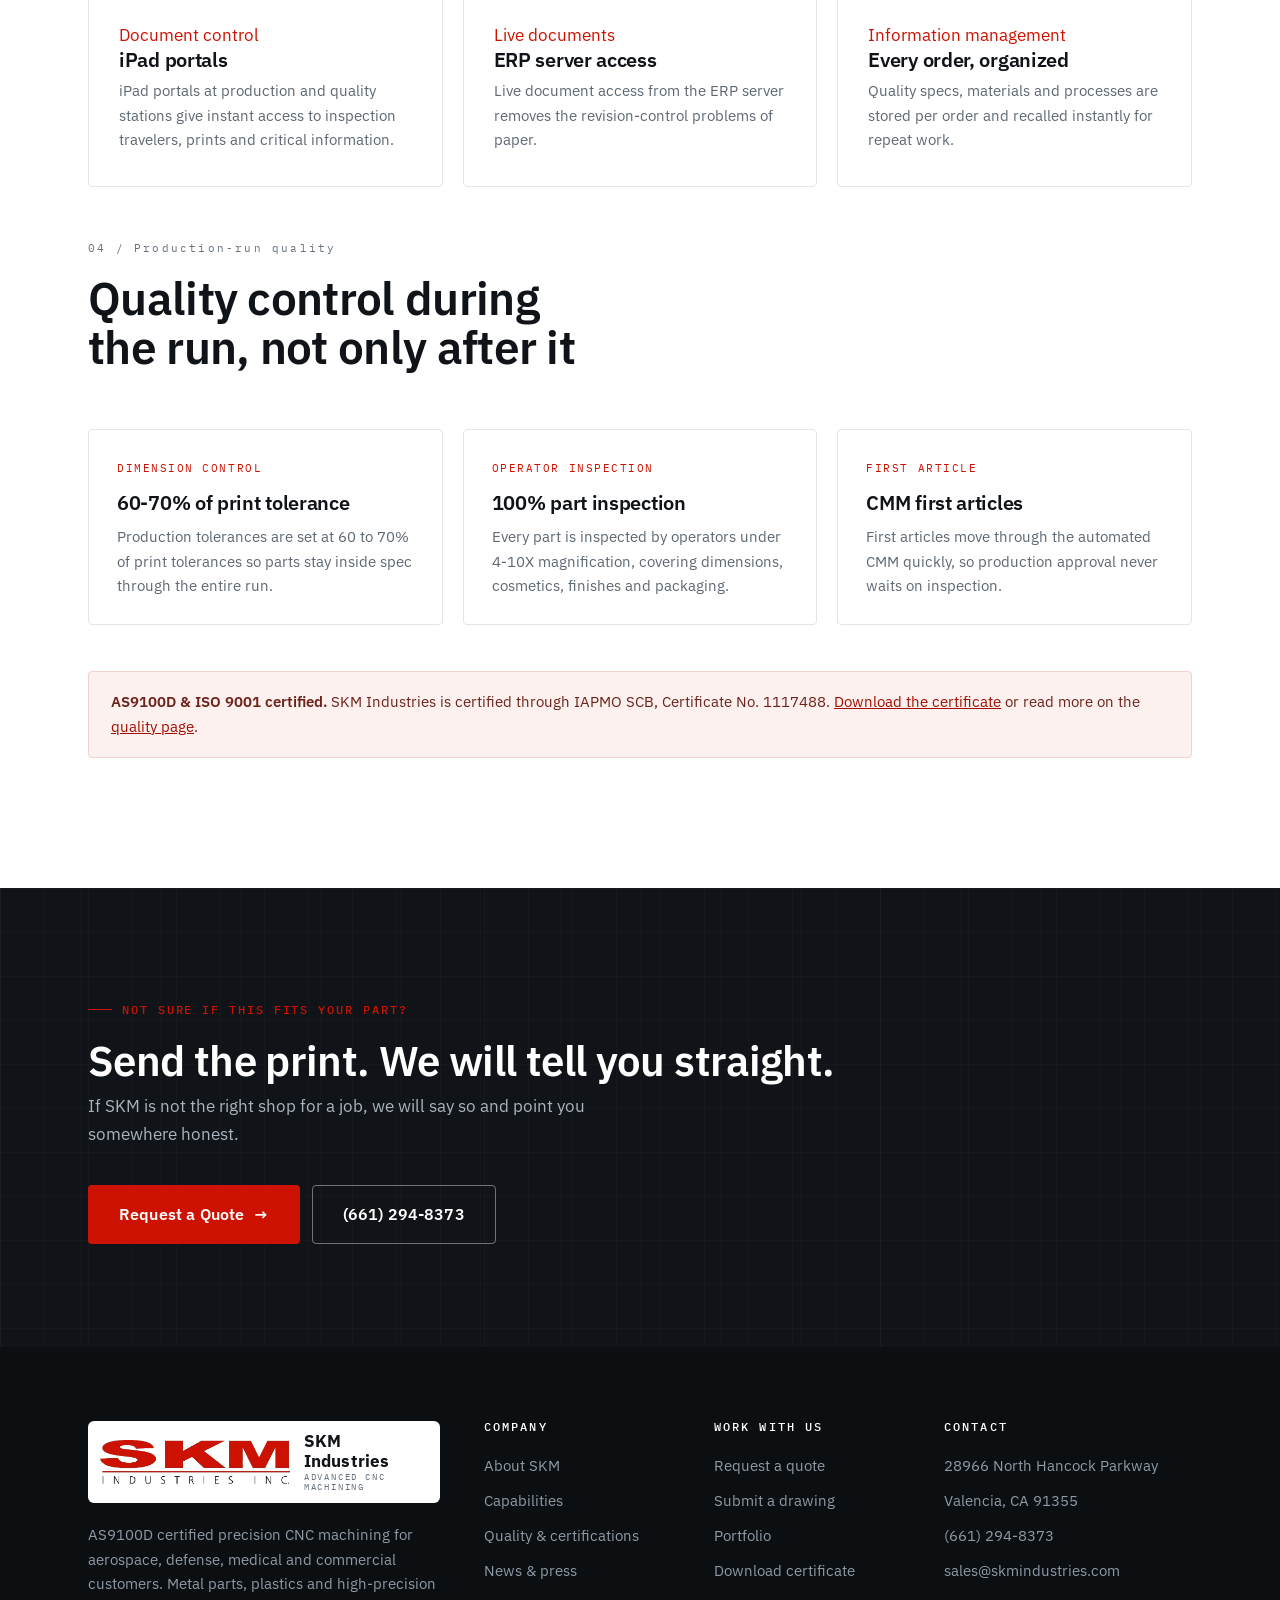
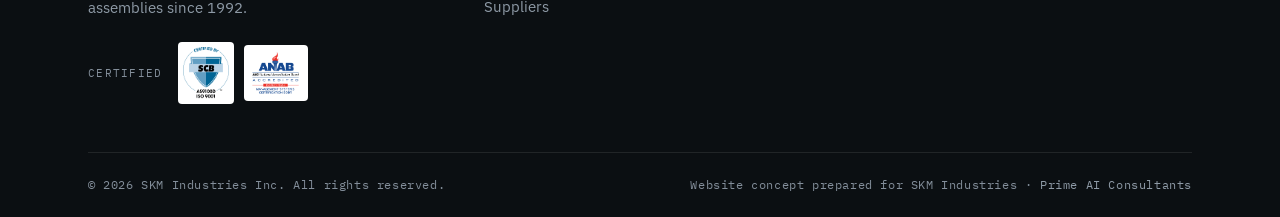
==== commit 1bdac50b: "Accessibility and contrast pass, WCAG 2.2 AA - Skip link and a main landmark on all 8 pages. - Nav t" ====
--- a/capabilities.html
+++ b/capabilities.html
@@ -16,6 +16,7 @@
 <script defer src="/_vercel/insights/script.js"></script>
 </head>
 <body>
+<a class="skip-link" href="#main">Skip to content</a>
 <header class="site-header">
   <div class="topbar">
     <div class="container">
@@ -39,8 +40,8 @@
           <i>Advanced CNC Machining</i>
         </span>
       </a>
-      <button class="nav-toggle" aria-label="Toggle menu" aria-expanded="false"><span></span></button>
-      <nav class="main-nav" aria-label="Primary">
+      <button class="nav-toggle" aria-label="Toggle menu" aria-expanded="false" aria-controls="site-nav"><span></span></button>
+      <nav class="main-nav" id="site-nav" aria-label="Primary">
         <ul>
           <li><a class="nav-link" href="index.html">Home</a></li>
           <li><a class="nav-link" href="capabilities.html" aria-current="page">Capabilities</a></li>
@@ -55,7 +56,7 @@
   </div>
 </header>
 
-<main>
+<main id="main">
   <section class="page-hero tick-bg">
     <div class="container">
       <div class="crumbs"><a href="index.html">Home</a><span class="sep">/</span><span>Capabilities</span></div>
@@ -235,7 +236,7 @@
         </div>
       </div>
       <div>
-        <h4>Company</h4>
+        <h2>Company</h2>
         <ul>
           <li><a href="company.html">About SKM</a></li>
           <li><a href="capabilities.html">Capabilities</a></li>
@@ -245,7 +246,7 @@
         </ul>
       </div>
       <div>
-        <h4>Work with us</h4>
+        <h2>Work with us</h2>
         <ul>
           <li><a href="contact.html">Request a quote</a></li>
           <li><a href="contact.html">Submit a drawing</a></li>
@@ -254,7 +255,7 @@
         </ul>
       </div>
       <div>
-        <h4>Contact</h4>
+        <h2>Contact</h2>
         <ul>
           <li>28966 North Hancock Parkway</li>
           <li>Valencia, CA 91355</li>
--- a/assets/style.css
+++ b/assets/style.css
@@ -13,9 +13,15 @@
   --charcoal: #1d242b;
   --slate: #2a333c;
   --steel: #5d6873;
-  --steel-2: #8b95a1;
+  /* Micro-label gray darkened from #8b95a1 (3.04:1 on white, 2.80:1 on mist)
+     to clear WCAG 2.2 AA 4.5:1 on both surfaces. */
+  --steel-2: #66717d;
   --mist: #f4f6f7;
   --line: #e2e6e9;
+  /* Boundary color for interactive controls (inputs, ghost buttons, filter chips,
+     nav toggle). Kept separate from --line so decorative hairlines stay light.
+     Clears the 3:1 non-text requirement on white (3.65:1) and mist (3.37:1). */
+  --line-strong: #7d8791;
   --paper: #ffffff;
   --red: #cd1201;
   --red-dark: #a30e01;
@@ -61,6 +67,15 @@
 p { margin: 0 0 1em; }
 ::selection { background: var(--red); color: #fff; }
 
+/* Skip link: off-screen until focused (same pattern as the sibling concept builds) */
+.skip-link {
+  position: absolute; left: -9999px; top: 0; z-index: 200;
+  padding: 12px 18px; background: var(--red); color: #fff;
+  font-weight: 600; font-size: 15px;
+  border-radius: 0 0 var(--radius) 0;
+}
+.skip-link:focus { left: 0; color: #fff; }
+
 .container { max-width: var(--maxw); margin: 0 auto; padding-left: var(--gutter); padding-right: var(--gutter); }
 .section { padding: clamp(64px, 8vw, 108px) 0; background: var(--paper); }
 .section--mist { background: var(--mist); border-top: 1px solid var(--line); border-bottom: 1px solid var(--line); }
@@ -97,7 +112,7 @@
 .section-head .lead { color: var(--steel); font-size: 18px; margin-bottom: 0; }
 .section--dark .section-head .lead { color: #aab4be; }
 .section-head .idx, .idx { font-family: var(--mono); font-size: 11px; letter-spacing: .2em; color: var(--steel-2); display: inline-block; margin-bottom: 16px; }
-.section--dark .idx, .on-dark .idx { color: #6f7d89; }
+.section--dark .idx, .on-dark .idx { color: #7b8994; }
 
 /* Buttons */
 .btn {
@@ -113,7 +128,7 @@
 .btn--red:hover { background: var(--red-dark); color: #fff; transform: translateY(-1px); }
 .btn--ink { background: var(--ink); color: #fff; }
 .btn--ink:hover { background: #000; color: #fff; transform: translateY(-1px); }
-.btn--ghost { border-color: #cfd6db; background: transparent; color: var(--ink); }
+.btn--ghost { border-color: var(--line-strong); background: transparent; color: var(--ink); }
 .btn--ghost:hover { border-color: var(--ink); color: var(--ink); }
 .btn--line-white { border-color: rgba(255,255,255,.4); color: #fff; background: transparent; }
 .btn--line-white:hover { border-color: #fff; color: #fff; }
@@ -177,7 +192,7 @@
 .main-nav a.nav-link[aria-current="page"]::after { transform: scaleX(1); }
 .main-nav .nav-cta { margin-left: 10px; }
 .nav-toggle {
-  display: none; background: none; border: 1px solid var(--line); border-radius: var(--radius);
+  display: none; background: none; border: 1px solid var(--line-strong); border-radius: var(--radius);
   width: 46px; height: 42px; cursor: pointer; position: relative;
 }
 .nav-toggle span, .nav-toggle span::before, .nav-toggle span::after {
@@ -279,7 +294,7 @@
 .card:hover { transform: translateY(-4px); box-shadow: var(--shadow-2); border-color: #d4dade; }
 .card:hover::before { transform: scaleY(1); }
 .card .k { font-family: var(--mono); font-size: 11px; letter-spacing: .14em; text-transform: uppercase; color: var(--red); margin-bottom: 14px; display: block; }
-.card h3 { font-size: 20px; margin-bottom: 12px; }
+.card h2, .card h3 { font-size: 20px; margin-bottom: 12px; }
 .card p { color: var(--steel); font-size: 15px; margin-bottom: 0; }
 .card ul.specs { list-style: none; padding: 16px 0 0; margin: 16px 0 0; border-top: 1px dashed #d7dde2; }
 .card ul.specs li { font-family: var(--mono); font-size: 12.5px; color: var(--slate); padding: 5px 0; display: flex; gap: 9px; line-height: 1.5; }
@@ -327,8 +342,9 @@
 .marquee { overflow: hidden; border-bottom: 1px solid var(--line); background: var(--paper); position: relative; }
 .marquee .track { display: flex; width: max-content; animation: marquee 34s linear infinite; }
 .marquee:hover .track { animation-play-state: paused; }
-.marquee .cell { display: flex; align-items: center; justify-content: center; padding: 26px 42px; min-width: 220px; opacity: .55; filter: grayscale(1); transition: opacity .3s ease, filter .3s ease; }
-.marquee .cell:hover { opacity: 1; filter: none; }
+.marquee .cell { display: flex; align-items: center; justify-content: center; padding: 26px 42px; min-width: 220px; }
+.marquee .cell img { opacity: .55; filter: grayscale(1); transition: opacity .3s ease, filter .3s ease; }
+.marquee .cell:hover img { opacity: 1; filter: none; }
 .marquee .cell img { max-height: 46px; width: auto; }
 .marquee .cell span { font-family: var(--mono); font-size: 13px; letter-spacing: .14em; text-transform: uppercase; color: var(--slate); white-space: nowrap; }
 @keyframes marquee { from { transform: translateX(0); } to { transform: translateX(-50%); } }
@@ -362,7 +378,7 @@
 /* Footer */
 .site-footer { background: #0b0f12; color: #8e9aa6; font-size: 15px; }
 .site-footer .grid { display: grid; grid-template-columns: 1.7fr .9fr .9fr 1.2fr; gap: 44px; padding: 74px 0 48px; }
-.site-footer h4 { color: #fff; font-size: 12px; letter-spacing: .18em; text-transform: uppercase; font-family: var(--mono); font-weight: 500; margin-bottom: 20px; }
+.site-footer h2 { color: #fff; font-size: 12px; letter-spacing: .18em; text-transform: uppercase; font-family: var(--mono); font-weight: 500; margin-bottom: 20px; }
 .site-footer ul { list-style: none; padding: 0; margin: 0; }
 .site-footer ul li { margin-bottom: 11px; }
 .site-footer a { color: #8e9aa6; }
@@ -377,20 +393,20 @@
 .site-footer .brand .word b { font-family: var(--font); font-weight: 700; font-size: 17px; color: var(--ink); letter-spacing: .01em; }
 .site-footer .brand .word i { font-style: normal; font-family: var(--mono); font-size: 9px; letter-spacing: .2em; text-transform: uppercase; color: var(--steel-2); }
 .site-footer .certs { display: flex; gap: 10px; align-items: center; margin-top: 22px; }
-.site-footer .certs .cap { font-family: var(--mono); font-size: 10.5px; letter-spacing: .12em; text-transform: uppercase; color: #5f6b76; line-height: 1.6; margin-right: 6px; }
+.site-footer .certs .cap { font-family: var(--mono); font-size: 10.5px; letter-spacing: .12em; text-transform: uppercase; color: #838e9a; line-height: 1.6; margin-right: 6px; }
 .site-footer .certs img { height: 56px; width: auto; background: #fff; padding: 5px; border-radius: 4px; }
 .site-footer .certs img.cert-mark { height: 62px; }
-.site-footer .fine { border-top: 1px solid rgba(255,255,255,.09); padding: 22px 0; display: flex; justify-content: space-between; gap: 16px; flex-wrap: wrap; font-size: 12px; font-family: var(--mono); letter-spacing: .05em; color: #5f6b76; }
+.site-footer .fine { border-top: 1px solid rgba(255,255,255,.09); padding: 22px 0; display: flex; justify-content: space-between; gap: 16px; flex-wrap: wrap; font-size: 12px; font-family: var(--mono); letter-spacing: .05em; color: #838e9a; }
 .site-footer .fine a { color: #8e9aa6; }
 .site-footer .fine a:hover { color: #ff6a58; }
 
 /* Interior hero */
 .page-hero { background: var(--ink); color: #fff; padding: clamp(58px,7vw,92px) 0 clamp(52px,6vw,76px); position: relative; overflow: hidden; }
 .page-hero::before { content: ""; position: absolute; right: -140px; top: -160px; width: 440px; height: 440px; border-radius: 50%; background: radial-gradient(circle, rgba(205,18,1,.32) 0%, transparent 62%); }
-.page-hero .crumbs { font-family: var(--mono); font-size: 11px; letter-spacing: .16em; text-transform: uppercase; color: #6f7d89; margin-bottom: 22px; display: flex; gap: 8px; align-items: center; }
+.page-hero .crumbs { font-family: var(--mono); font-size: 11px; letter-spacing: .16em; text-transform: uppercase; color: #7b8994; margin-bottom: 22px; display: flex; gap: 8px; align-items: center; }
 .page-hero .crumbs a { color: #cdd5dd; }
 .page-hero .crumbs a:hover { color: #ff6a58; }
-.page-hero .crumbs .sep { color: #4c5762; }
+.page-hero .crumbs .sep { color: #74828e; }
 .page-hero h1 { font-size: clamp(32px,4.8vw,56px); margin-bottom: 16px; }
 .page-hero p { color: #b9c3cd; max-width: 700px; font-size: 18px; margin: 0; }
 
@@ -412,7 +428,7 @@
 .g-item figcaption { position: absolute; left: 0; right: 0; bottom: 0; padding: 40px 16px 13px; background: linear-gradient(transparent, rgba(9,12,15,.9)); color: #fff; font-family: var(--mono); font-size: 11px; letter-spacing: .12em; text-transform: uppercase; display: flex; justify-content: space-between; align-items: center; }
 .g-item figcaption .n { color: #ff6a58; }
 .filters { display: flex; flex-wrap: wrap; gap: 8px; margin-bottom: 34px; }
-.filters button { font-family: var(--font); font-size: 13.5px; font-weight: 500; padding: 9px 18px; border-radius: 100px; border: 1px solid var(--line); background: var(--paper); color: var(--slate); cursor: pointer; transition: all .18s ease; }
+.filters button { font-family: var(--font); font-size: 13.5px; font-weight: 500; padding: 9px 18px; border-radius: 100px; border: 1px solid var(--line-strong); background: var(--paper); color: var(--slate); cursor: pointer; transition: all .18s ease; }
 .filters button:hover { border-color: var(--ink); color: var(--ink); }
 .filters button.active { background: var(--ink); color: #fff; border-color: var(--ink); }
 
@@ -426,14 +442,17 @@
 /* Forms */
 .contact-grid { display: grid; grid-template-columns: 1.25fr 1fr; gap: clamp(34px,5vw,72px); align-items: start; }
 .form-card { border: 1px solid var(--line); border-radius: 6px; padding: clamp(26px,3vw,42px); background: var(--paper); box-shadow: var(--shadow-2); }
+/* Page-level h2 for the quote form. Reproduces the previous h3 rendering (1.17em)
+   so promoting the heading to the correct level does not change the design. */
+.form-title { font-size: 1.17em; }
 .form-row { display: grid; grid-template-columns: 1fr 1fr; gap: 18px; }
 .field { margin-bottom: 18px; }
 .field label { display: block; font-family: var(--mono); font-size: 11px; letter-spacing: .14em; text-transform: uppercase; color: var(--steel); margin-bottom: 7px; }
-.field input, .field select, .field textarea { width: 100%; border: 1px solid var(--line); border-radius: var(--radius); background: #fff; padding: 13px 14px; font-family: var(--font); font-size: 15.5px; color: var(--ink); transition: border-color .15s ease, box-shadow .15s ease; }
-.field input:focus, .field select:focus, .field textarea:focus { outline: none; border-color: var(--red); box-shadow: 0 0 0 3px rgba(205,18,1,.12); }
+.field input, .field select, .field textarea { width: 100%; border: 1px solid var(--line-strong); border-radius: var(--radius); background: #fff; padding: 13px 14px; font-family: var(--font); font-size: 15.5px; color: var(--ink); transition: border-color .15s ease, box-shadow .15s ease; }
+.field input:focus-visible, .field select:focus-visible, .field textarea:focus-visible { outline: 3px solid var(--red); outline-offset: 1px; border-color: var(--red); }
 .contact-side .block { border-bottom: 1px solid var(--line); padding: 22px 0; }
 .contact-side .block:first-child { padding-top: 0; }
-.contact-side h4 { font-family: var(--mono); font-size: 11px; letter-spacing: .16em; text-transform: uppercase; color: var(--steel-2); margin-bottom: 10px; font-weight: 500; }
+.contact-side h3 { font-family: var(--mono); font-size: 11px; letter-spacing: .16em; text-transform: uppercase; color: var(--steel-2); margin-bottom: 10px; font-weight: 500; }
 .contact-side .big { font-weight: 600; font-size: 21px; color: var(--ink); font-variant-numeric: tabular-nums; }
 
 /* Note */
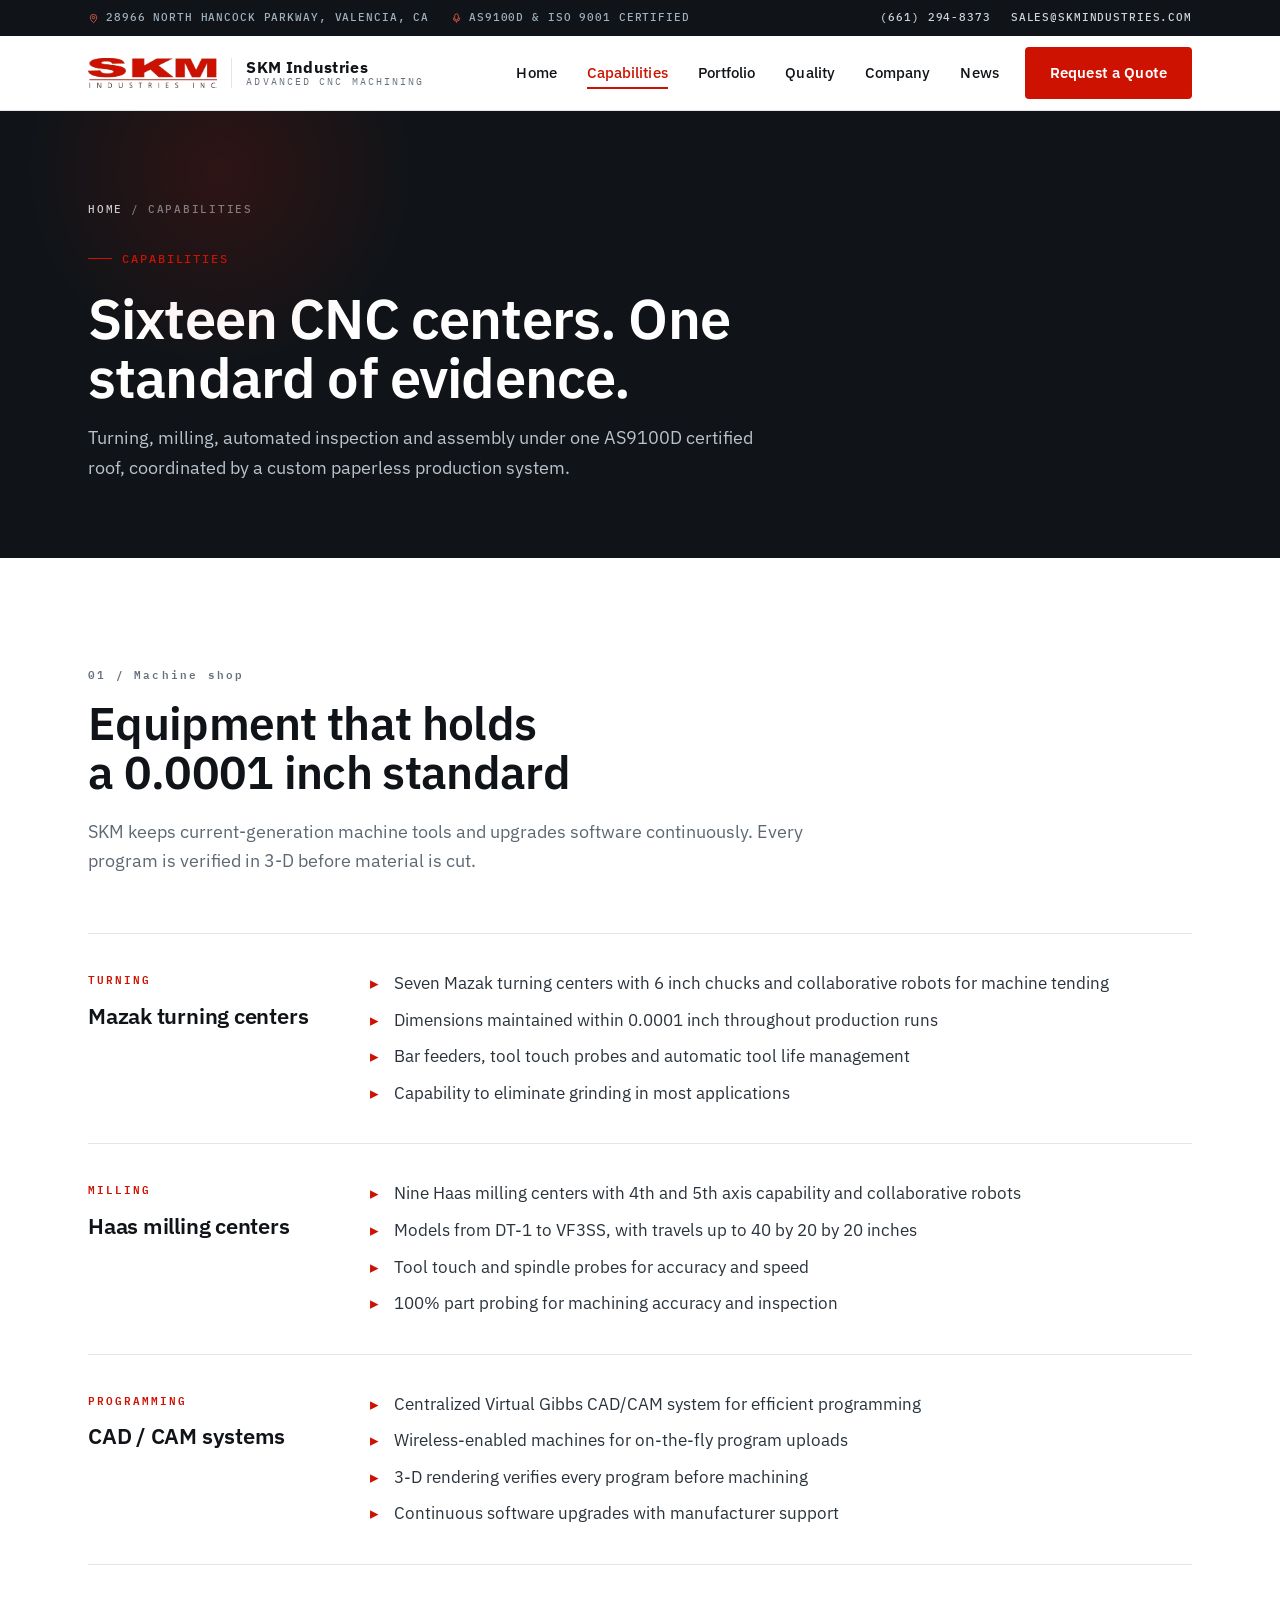
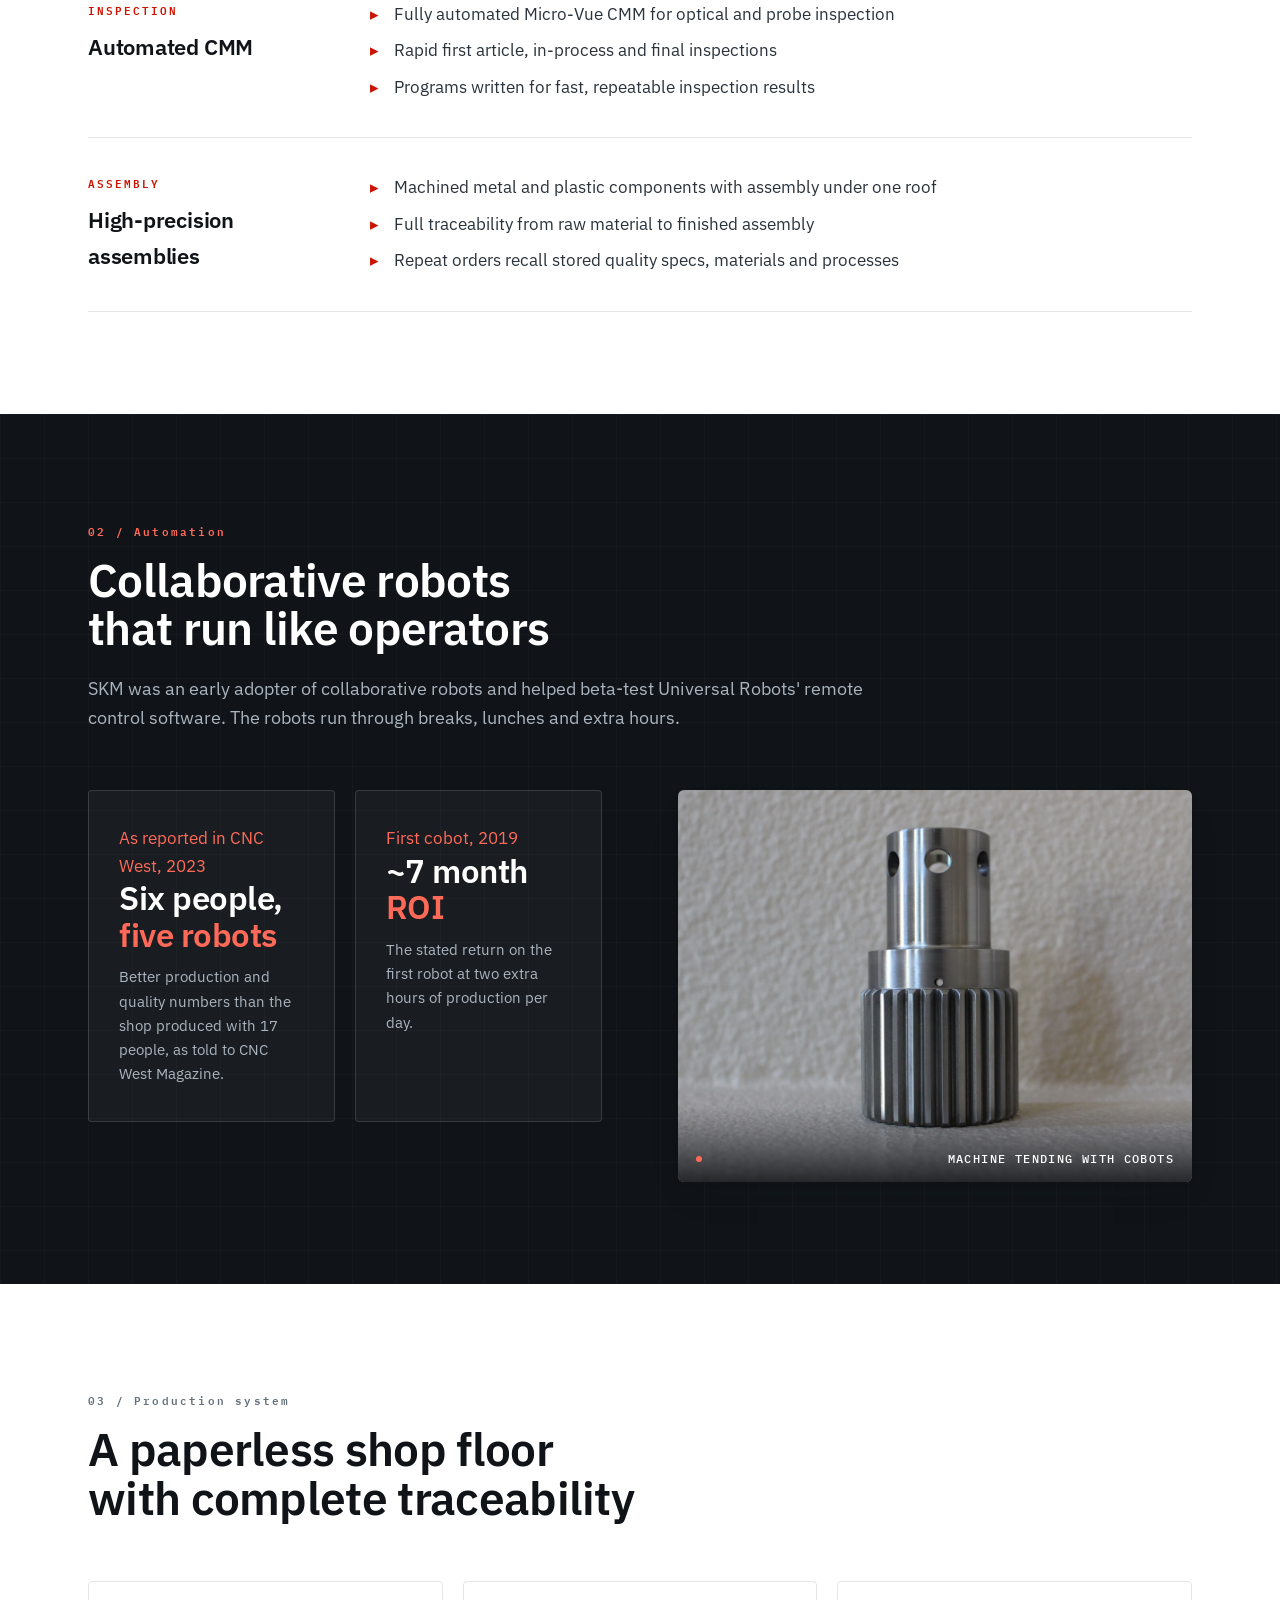
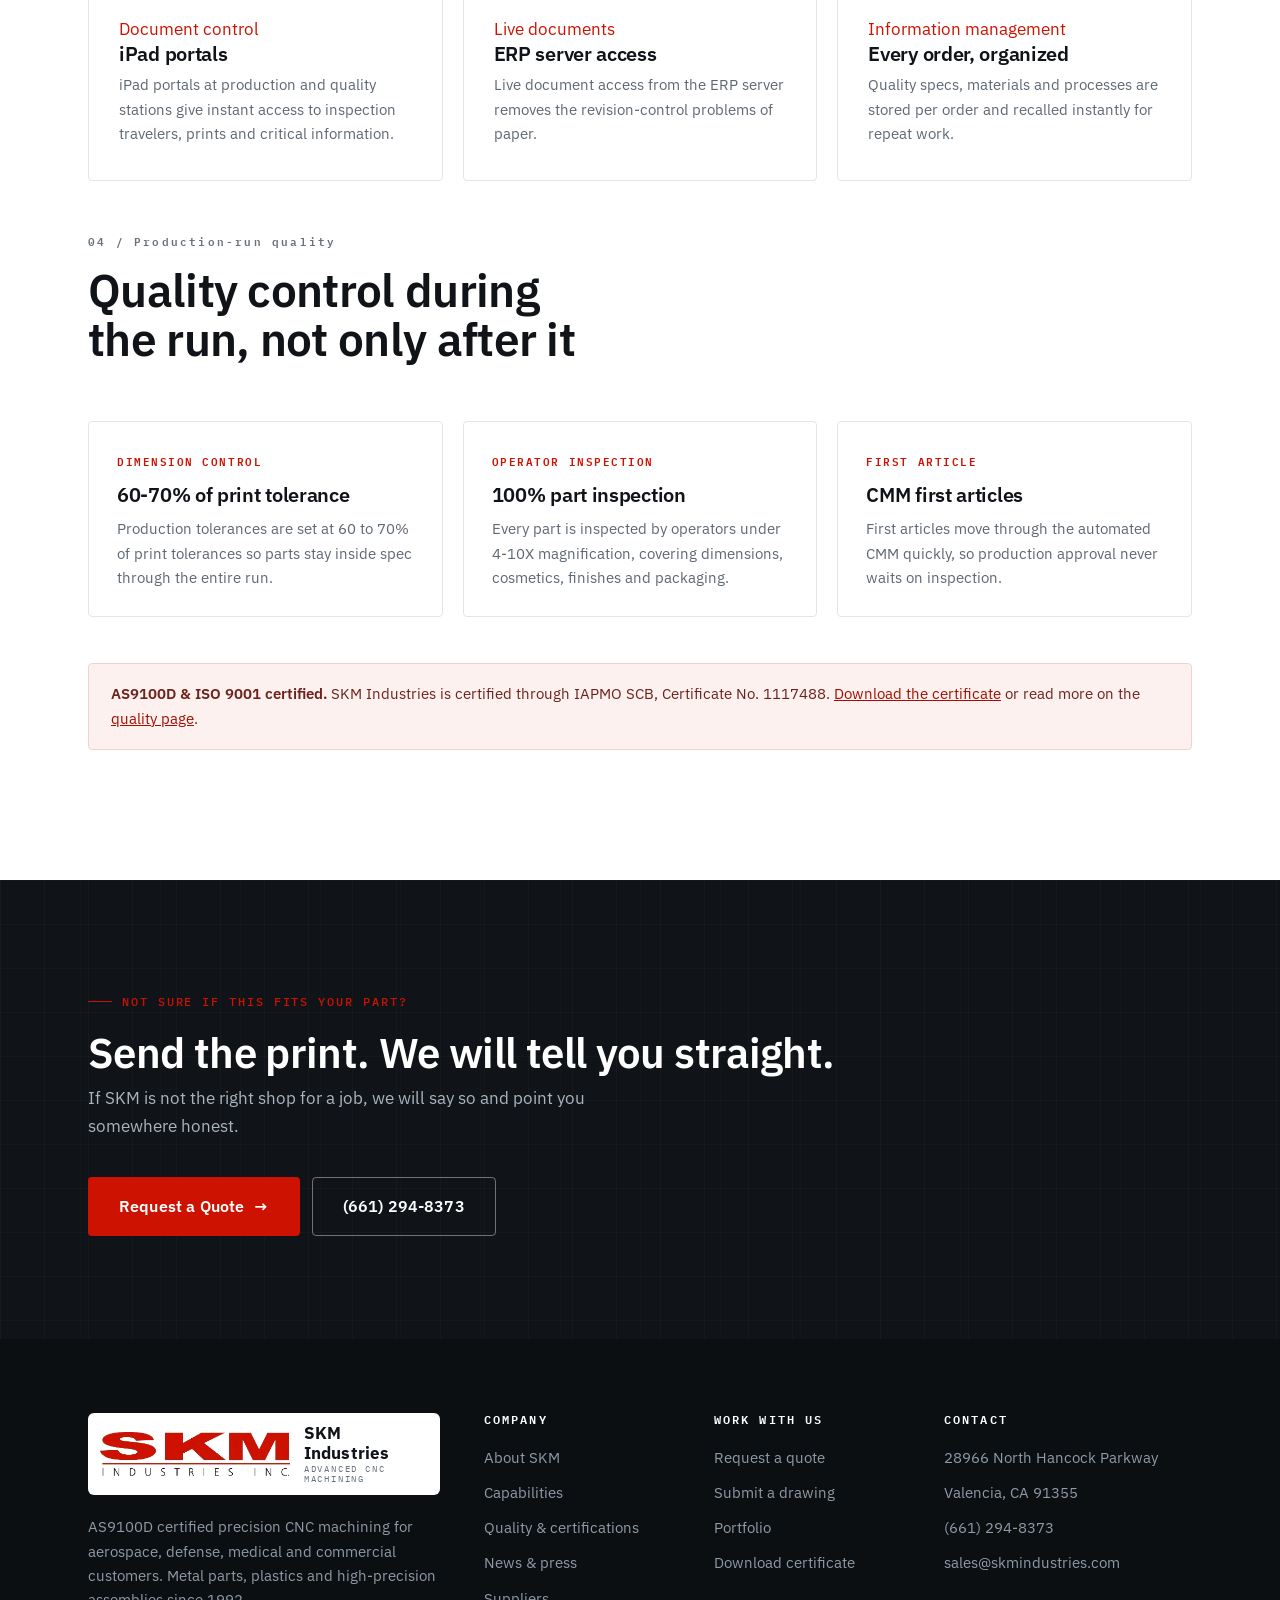
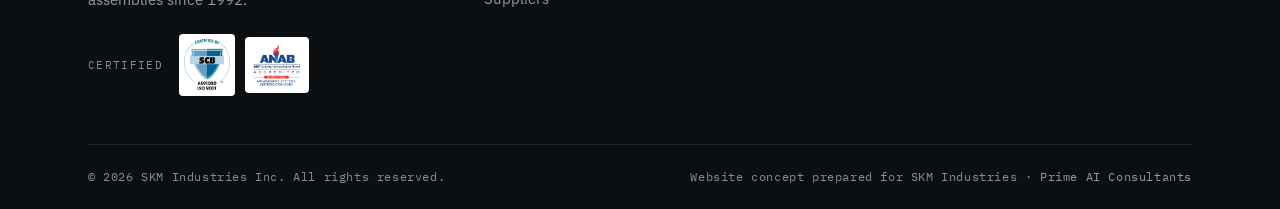
==== commit e44d4d7a: "Fix hero eyebrow contrast and thin small text The hero eyebrow rendered in --red on the dark hero, w" ====
--- a/capabilities.html
+++ b/capabilities.html
@@ -11,7 +11,7 @@
 <link rel="icon" href="assets/cropped-official_logo-1-32x32.gif">
 <link rel="preconnect" href="https://fonts.googleapis.com">
 <link rel="preconnect" href="https://fonts.gstatic.com" crossorigin>
-<link href="https://fonts.googleapis.com/css2?family=IBM+Plex+Mono:wght@400;500&family=IBM+Plex+Sans:wght@400;500;600;700&display=swap" rel="stylesheet">
+<link href="https://fonts.googleapis.com/css2?family=IBM+Plex+Mono:wght@400;500;600;700&family=IBM+Plex+Sans:wght@400;500;600;700&display=swap" rel="stylesheet">
 <link rel="stylesheet" href="assets/style.css">
 <script defer src="/_vercel/insights/script.js"></script>
 </head>
--- a/assets/style.css
+++ b/assets/style.css
@@ -107,11 +107,14 @@
 }
 .kicker::before { content: ""; width: 24px; height: 1px; background: currentColor; display: inline-block; }
 .section--dark .kicker, .on-dark .kicker { color: #ff6a58; }
+/* The hero sits on --ink, a dark surface, but was not covered by the two rules above, so the
+   eyebrow rendered in --red over it and measured 3.24 to 1. */
+.hero .kicker { color: #ff6a58; }
 .section-head { max-width: 780px; margin-bottom: clamp(34px, 5vw, 58px); }
 .section-head h2 { font-size: clamp(30px, 4vw, 46px); }
 .section-head .lead { color: var(--steel); font-size: 18px; margin-bottom: 0; }
 .section--dark .section-head .lead { color: #aab4be; }
-.section-head .idx, .idx { font-family: var(--mono); font-size: 11px; letter-spacing: .2em; color: var(--steel-2); display: inline-block; margin-bottom: 16px; }
+.section-head .idx, .idx { font-family: var(--mono); font-size: 11px; font-weight: 600; letter-spacing: .2em; color: var(--steel-2); display: inline-block; margin-bottom: 16px; }
 .section--dark .idx, .on-dark .idx { color: #7b8994; }
 
 /* Buttons */
@@ -149,7 +152,7 @@
 .site-header { position: sticky; top: 0; z-index: 80; }
 .topbar {
   background: var(--ink); color: #9fb0be; font-family: var(--mono);
-  font-size: 11px; letter-spacing: .08em; text-transform: uppercase;
+  font-size: 11px; font-weight: 500; letter-spacing: .08em; text-transform: uppercase;
   transition: max-height .35s ease, opacity .3s ease, margin .35s ease;
   max-height: 44px; opacity: 1; overflow: hidden;
 }
@@ -216,7 +219,7 @@
 .hero h1 { font-size: clamp(38px, 5.6vw, 66px); font-weight: 600; letter-spacing: -.02em; margin-bottom: 24px; }
 .hero h1 .red { color: #ff6a58; }
 .hero .lede { font-size: clamp(17px, 1.9vw, 20px); color: #b9c3cd; max-width: 560px; margin-bottom: 32px; }
-.hero .spec { font-family: var(--mono); font-size: 12.5px; letter-spacing: .12em; text-transform: uppercase; color: #8fa0ae; }
+.hero .spec { font-family: var(--mono); font-size: 12.5px; font-weight: 500; letter-spacing: .12em; text-transform: uppercase; color: #8fa0ae; }
 .hero .panel {
   position: relative; border: 1px solid rgba(255,255,255,.14); border-radius: 6px;
   background: rgba(255,255,255,.035); overflow: hidden; min-height: 430px;
@@ -227,7 +230,7 @@
   position: absolute; left: 14px; right: 14px; bottom: 14px;
   display: flex; justify-content: space-between; align-items: center; gap: 12px;
   background: rgba(13,16,20,.86); border: 1px solid rgba(255,255,255,.16);
-  border-radius: 5px; padding: 12px 16px; font-family: var(--mono); font-size: 11px;
+  border-radius: 5px; padding: 12px 16px; font-family: var(--mono); font-size: 11.5px; font-weight: 500;
   letter-spacing: .1em; text-transform: uppercase; color: #dfe6eb;
 }
 .hero .plaq b { color: #ff6a58; font-weight: 500; }
@@ -238,7 +241,7 @@
 .hero .hero-meta > div { padding: 16px 22px 0 0; margin-right: 22px; }
 .hero .hero-meta > div + div { border-left: 1px solid rgba(255,255,255,.14); padding-left: 22px; margin-right: 22px; }
 .hero .hero-meta .v { display: block; font-family: var(--font); font-weight: 600; font-size: 22px; color: #fff; font-variant-numeric: tabular-nums; }
-.hero .hero-meta .l { font-family: var(--mono); font-size: 10px; letter-spacing: .14em; text-transform: uppercase; color: #8fa0ae; }
+.hero .hero-meta .l { font-family: var(--mono); font-size: 11px; font-weight: 500; letter-spacing: .14em; text-transform: uppercase; color: #8fa0ae; }
 
 /* Stats band: technical, tabular */
 .statband { background: var(--paper); border-bottom: 1px solid var(--line); }
@@ -247,13 +250,13 @@
 .statcell:first-child { border-left: 1px solid var(--line); }
 .statcell .n { font-family: var(--font); font-weight: 600; font-size: clamp(32px,3.4vw,44px); letter-spacing: -.02em; line-height: 1; color: var(--ink); font-variant-numeric: tabular-nums; }
 .statcell .n .u { color: var(--red); font-size: .6em; font-weight: 600; vertical-align: super; }
-.statcell .t { font-family: var(--mono); font-size: 11px; letter-spacing: .1em; text-transform: uppercase; color: var(--steel); margin-top: 12px; line-height: 1.7; display: block; }
+.statcell .t { font-family: var(--mono); font-size: 11px; font-weight: 600; letter-spacing: .1em; text-transform: uppercase; color: var(--steel); margin-top: 12px; line-height: 1.7; display: block; }
 
 /* Certification strip (home) */
 .certstrip { border-bottom: 1px solid var(--line); background: var(--paper); }
 .certstrip .inner { display: grid; grid-template-columns: 1.2fr auto; gap: 28px; align-items: center; padding: 30px 0; }
 .certstrip .left { display: flex; align-items: center; gap: 18px; }
-.certstrip .left .lbl { font-family: var(--mono); font-size: 11.5px; letter-spacing: .14em; text-transform: uppercase; color: var(--steel); line-height: 1.7; }
+.certstrip .left .lbl { font-family: var(--mono); font-size: 11.5px; font-weight: 500; letter-spacing: .14em; text-transform: uppercase; color: var(--steel); line-height: 1.7; }
 .certstrip .left .lbl b { color: var(--ink); font-weight: 600; font-family: var(--font); font-size: 15px; letter-spacing: 0; text-transform: none; display: block; margin-bottom: 2px; }
 .certstrip .left .lbl a { color: var(--red); }
 .certstrip .marks { display: flex; gap: 12px; align-items: center; }
@@ -271,7 +274,7 @@
 .split .figure .cap {
   position: absolute; left: 0; right: 0; bottom: 0; padding: 44px 18px 13px;
   background: linear-gradient(transparent, rgba(10,13,16,.82));
-  font-family: var(--mono); font-size: 11px; letter-spacing: .12em; text-transform: uppercase;
+  font-family: var(--mono); font-size: 11.5px; font-weight: 500; letter-spacing: .12em; text-transform: uppercase;
   color: #fff; display: flex; justify-content: space-between; gap: 10px; align-items: center;
 }
 .split .figure .cap .dot { width: 6px; height: 6px; border-radius: 50%; background: #ff6a58; flex: none; }
@@ -293,7 +296,7 @@
 .card::before { content: ""; position: absolute; left: 0; top: 0; width: 3px; height: 100%; background: var(--red); transform: scaleY(0); transform-origin: top; transition: transform .3s var(--ease); }
 .card:hover { transform: translateY(-4px); box-shadow: var(--shadow-2); border-color: #d4dade; }
 .card:hover::before { transform: scaleY(1); }
-.card .k { font-family: var(--mono); font-size: 11px; letter-spacing: .14em; text-transform: uppercase; color: var(--red); margin-bottom: 14px; display: block; }
+.card .k { font-family: var(--mono); font-size: 11px; font-weight: 600; letter-spacing: .14em; text-transform: uppercase; color: var(--red); margin-bottom: 14px; display: block; }
 .card h2, .card h3 { font-size: 20px; margin-bottom: 12px; }
 .card p { color: var(--steel); font-size: 15px; margin-bottom: 0; }
 .card ul.specs { list-style: none; padding: 16px 0 0; margin: 16px 0 0; border-top: 1px dashed #d7dde2; }
@@ -321,7 +324,7 @@
 .tile:hover img { transform: scale(1.06); opacity: 1; }
 .tile .shade { position: absolute; inset: 0; background: linear-gradient(190deg, transparent 38%, rgba(9,12,15,.9)); opacity: .95; transition: opacity .3s ease; }
 .tile .t { position: absolute; left: 16px; bottom: 13px; right: 16px; color: #fff; font-weight: 600; font-size: 17px; letter-spacing: .01em; display: flex; justify-content: space-between; align-items: center; gap: 8px; }
-.tile .t .n { font-family: var(--mono); font-weight: 400; font-size: 11px; color: #ff6a58; letter-spacing: .08em; }
+.tile .t .n { font-family: var(--mono); font-weight: 600; font-size: 11px; color: #ff6a58; letter-spacing: .08em; }
 .tile::after { content: ""; position: absolute; inset: 0; border: 1px solid rgba(255,255,255,0); transition: border-color .3s ease; border-radius: var(--radius); }
 .tile:hover::after { border-color: rgba(255,255,255,.5); }
 .tile--cta { background: var(--ink); display: flex; align-items: center; justify-content: center; aspect-ratio: auto; }
@@ -356,14 +359,14 @@
 .quote blockquote { margin: 0; font-size: 16px; color: var(--slate); line-height: 1.72; flex: 1; position: relative; z-index: 1; }
 .quote .who { border-top: 1px solid var(--line); padding-top: 16px; display: flex; justify-content: space-between; align-items: center; gap: 10px; }
 .quote .who .name { font-weight: 600; font-size: 14.5px; }
-.quote .who .role { font-family: var(--mono); font-size: 11px; color: var(--steel-2); letter-spacing: .06em; text-transform: uppercase; }
+.quote .who .role { font-family: var(--mono); font-size: 11px; font-weight: 500; color: var(--steel-2); letter-spacing: .06em; text-transform: uppercase; }
 
 /* Timeline */
 .timeline { list-style: none; margin: 0; padding: 0; position: relative; }
 .timeline::before { content: ""; position: absolute; left: 5px; top: 10px; bottom: 10px; width: 1px; background: var(--line); }
 .timeline li { position: relative; padding: 0 0 34px 44px; }
 .timeline li::before { content: ""; position: absolute; left: 0; top: 7px; width: 11px; height: 11px; border-radius: 50%; background: var(--paper); border: 2px solid var(--red); }
-.timeline .yr { font-family: var(--mono); font-size: 12px; letter-spacing: .14em; color: var(--red); text-transform: uppercase; display: block; margin-bottom: 7px; }
+.timeline .yr { font-family: var(--mono); font-size: 12px; font-weight: 600; letter-spacing: .14em; color: var(--red); text-transform: uppercase; display: block; margin-bottom: 7px; }
 .timeline h3 { font-size: 18px; margin-bottom: 6px; }
 .timeline p { color: var(--steel); font-size: 15px; margin-bottom: 0; }
 
@@ -378,7 +381,7 @@
 /* Footer */
 .site-footer { background: #0b0f12; color: #8e9aa6; font-size: 15px; }
 .site-footer .grid { display: grid; grid-template-columns: 1.7fr .9fr .9fr 1.2fr; gap: 44px; padding: 74px 0 48px; }
-.site-footer h2 { color: #fff; font-size: 12px; letter-spacing: .18em; text-transform: uppercase; font-family: var(--mono); font-weight: 500; margin-bottom: 20px; }
+.site-footer h2 { color: #fff; font-size: 12px; letter-spacing: .18em; text-transform: uppercase; font-family: var(--mono); font-weight: 600; margin-bottom: 20px; }
 .site-footer ul { list-style: none; padding: 0; margin: 0; }
 .site-footer ul li { margin-bottom: 11px; }
 .site-footer a { color: #8e9aa6; }
@@ -393,7 +396,7 @@
 .site-footer .brand .word b { font-family: var(--font); font-weight: 700; font-size: 17px; color: var(--ink); letter-spacing: .01em; }
 .site-footer .brand .word i { font-style: normal; font-family: var(--mono); font-size: 9px; letter-spacing: .2em; text-transform: uppercase; color: var(--steel-2); }
 .site-footer .certs { display: flex; gap: 10px; align-items: center; margin-top: 22px; }
-.site-footer .certs .cap { font-family: var(--mono); font-size: 10.5px; letter-spacing: .12em; text-transform: uppercase; color: #838e9a; line-height: 1.6; margin-right: 6px; }
+.site-footer .certs .cap { font-family: var(--mono); font-size: 11px; letter-spacing: .12em; text-transform: uppercase; color: #838e9a; line-height: 1.6; margin-right: 6px; }
 .site-footer .certs img { height: 56px; width: auto; background: #fff; padding: 5px; border-radius: 4px; }
 .site-footer .certs img.cert-mark { height: 62px; }
 .site-footer .fine { border-top: 1px solid rgba(255,255,255,.09); padding: 22px 0; display: flex; justify-content: space-between; gap: 16px; flex-wrap: wrap; font-size: 12px; font-family: var(--mono); letter-spacing: .05em; color: #838e9a; }
@@ -403,7 +406,7 @@
 /* Interior hero */
 .page-hero { background: var(--ink); color: #fff; padding: clamp(58px,7vw,92px) 0 clamp(52px,6vw,76px); position: relative; overflow: hidden; }
 .page-hero::before { content: ""; position: absolute; right: -140px; top: -160px; width: 440px; height: 440px; border-radius: 50%; background: radial-gradient(circle, rgba(205,18,1,.32) 0%, transparent 62%); }
-.page-hero .crumbs { font-family: var(--mono); font-size: 11px; letter-spacing: .16em; text-transform: uppercase; color: #7b8994; margin-bottom: 22px; display: flex; gap: 8px; align-items: center; }
+.page-hero .crumbs { font-family: var(--mono); font-size: 11px; font-weight: 500; letter-spacing: .16em; text-transform: uppercase; color: #7b8994; margin-bottom: 22px; display: flex; gap: 8px; align-items: center; }
 .page-hero .crumbs a { color: #cdd5dd; }
 .page-hero .crumbs a:hover { color: #ff6a58; }
 .page-hero .crumbs .sep { color: #74828e; }
@@ -415,7 +418,7 @@
 .equip-row { display: grid; grid-template-columns: 250px 1fr; gap: 32px; padding: 36px 0; border-bottom: 1px solid var(--line); align-items: start; transition: background .2s ease; }
 .equip-row:hover { background: linear-gradient(90deg, var(--red-soft), transparent 60%); }
 .equip-row .name { font-weight: 600; font-size: 22px; letter-spacing: -.01em; }
-.equip-row .name small { display: block; font-family: var(--mono); font-size: 11px; letter-spacing: .18em; text-transform: uppercase; color: var(--red); margin-bottom: 10px; font-weight: 500; }
+.equip-row .name small { display: block; font-family: var(--mono); font-size: 11px; letter-spacing: .18em; text-transform: uppercase; color: var(--red); margin-bottom: 10px; font-weight: 600; }
 .equip-row ul { list-style: none; margin: 0; padding: 0; display: grid; gap: 9px; }
 .equip-row ul li { padding-left: 24px; position: relative; color: var(--slate); }
 .equip-row ul li::before { content: "▸"; position: absolute; left: 0; color: var(--red); }
@@ -425,7 +428,7 @@
 .g-item { position: relative; border-radius: var(--radius); overflow: hidden; background: #e9edf0; aspect-ratio: 4/3; cursor: pointer; }
 .g-item img { width: 100%; height: 100%; object-fit: cover; transition: transform .7s var(--ease); }
 .g-item:hover img { transform: scale(1.07); }
-.g-item figcaption { position: absolute; left: 0; right: 0; bottom: 0; padding: 40px 16px 13px; background: linear-gradient(transparent, rgba(9,12,15,.9)); color: #fff; font-family: var(--mono); font-size: 11px; letter-spacing: .12em; text-transform: uppercase; display: flex; justify-content: space-between; align-items: center; }
+.g-item figcaption { position: absolute; left: 0; right: 0; bottom: 0; padding: 40px 16px 13px; background: linear-gradient(transparent, rgba(9,12,15,.9)); color: #fff; font-family: var(--mono); font-size: 11.5px; font-weight: 500; letter-spacing: .12em; text-transform: uppercase; display: flex; justify-content: space-between; align-items: center; }
 .g-item figcaption .n { color: #ff6a58; }
 .filters { display: flex; flex-wrap: wrap; gap: 8px; margin-bottom: 34px; }
 .filters button { font-family: var(--font); font-size: 13.5px; font-weight: 500; padding: 9px 18px; border-radius: 100px; border: 1px solid var(--line-strong); background: var(--paper); color: var(--slate); cursor: pointer; transition: all .18s ease; }
